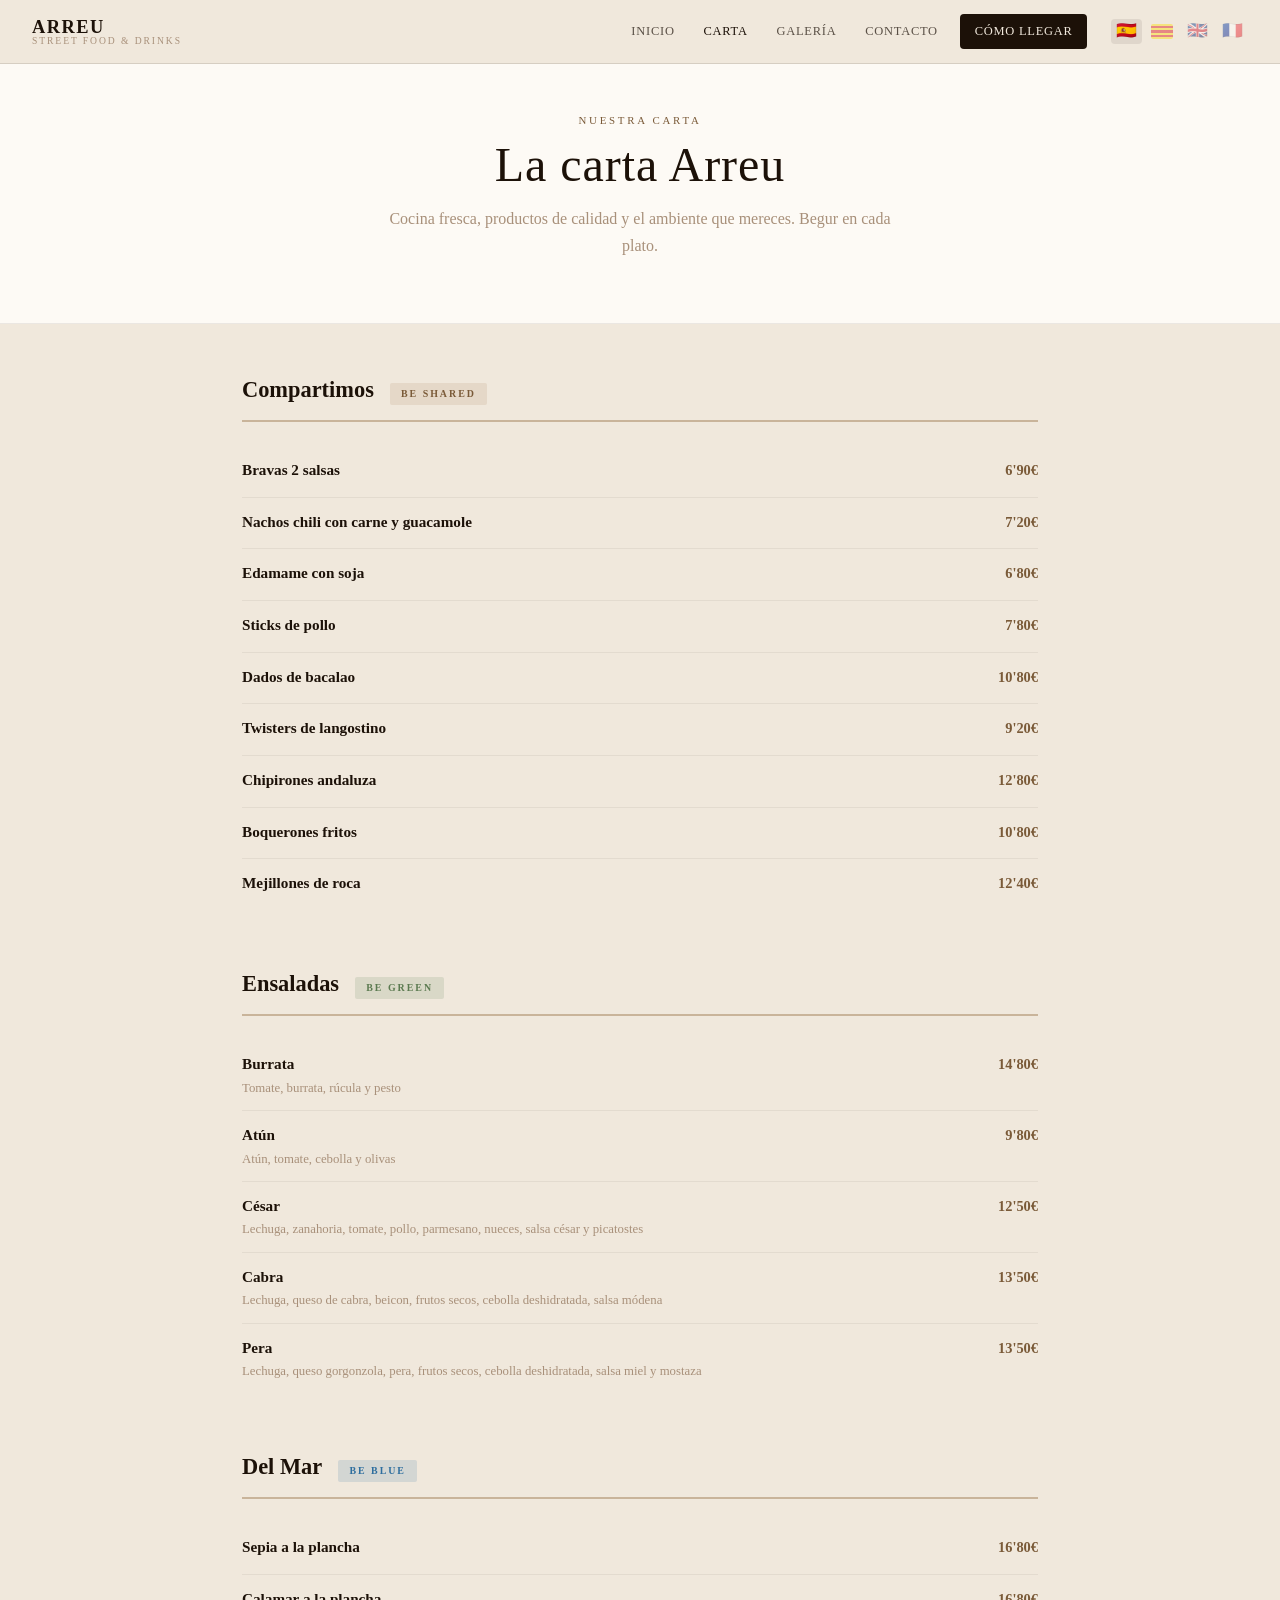
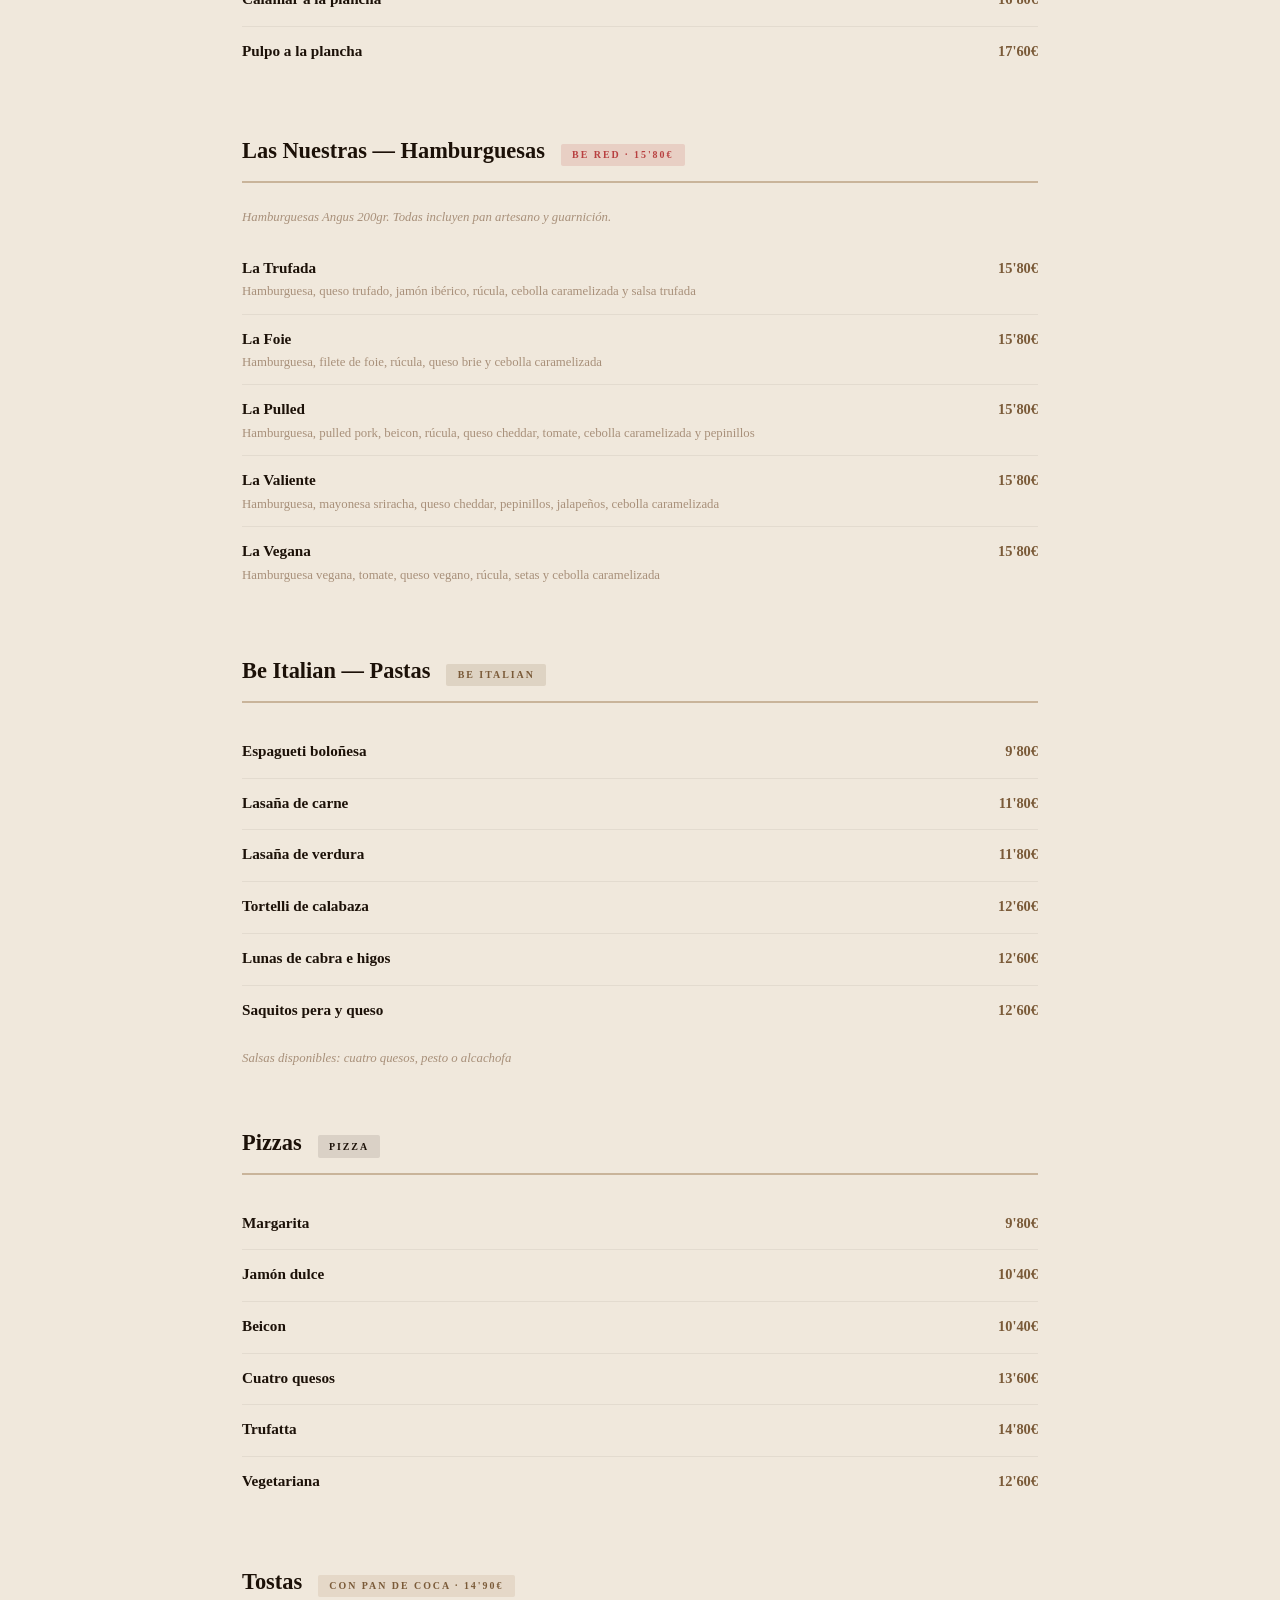
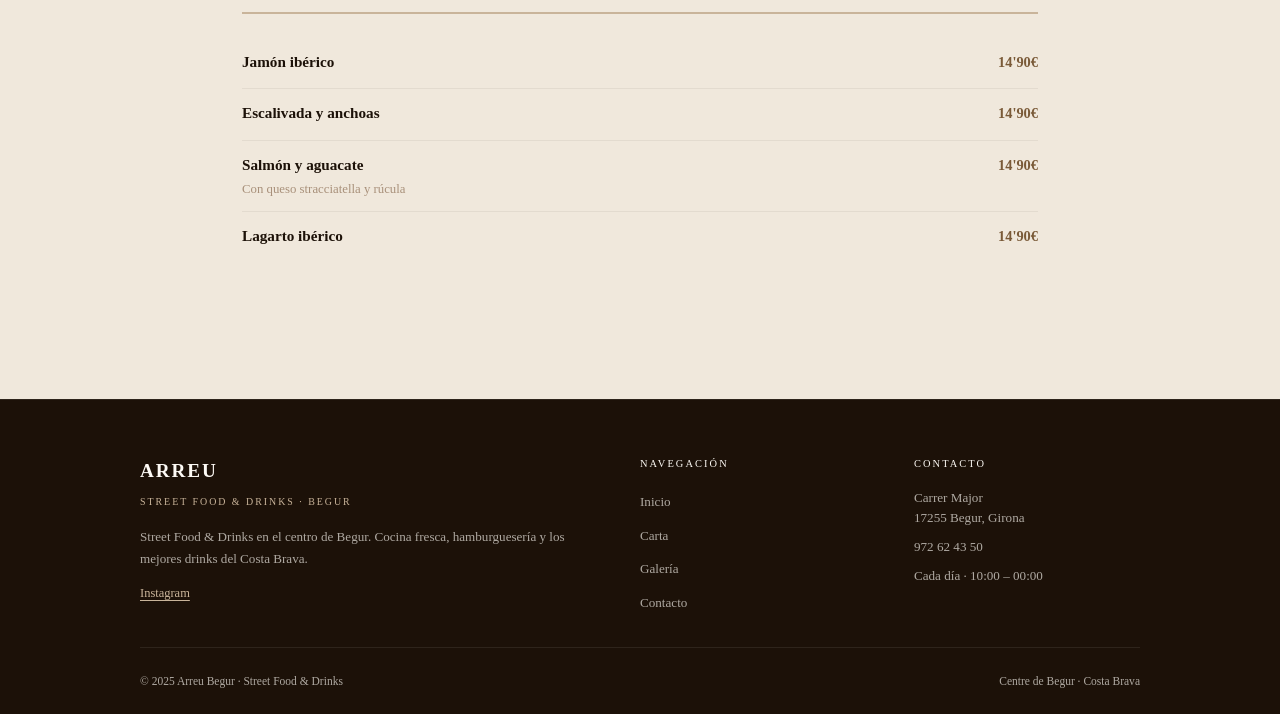
==== carta.html @ 3fbdd899 "Initial commit — Arreu Begur website" ====
<!DOCTYPE html>
<html lang="es">
<head>
  <meta charset="UTF-8">
  <meta name="viewport" content="width=device-width, initial-scale=1.0">
  <title>Carta — Arreu Begur</title>
  <meta name="description" content="Carta de Arreu Begur. Compartimos, ensaladas, del mar, hamburguesas, pastas, pizzas y tostas. Street Food & Drinks en Begur.">
  <link rel="stylesheet" href="assets/css/styles.css">
  <link rel="icon" type="image/png" href="assets/img/logo.png">
</head>
<body data-page="carta">

  <!-- NAV -->
  <nav>
    <a href="index.html" class="nav-logo">
      <img src="assets/img/logo.png" alt="Arreu Begur" class="nav-logo-img"
        onerror="this.style.display='none'">
      <div class="nav-logo-text">
        <span class="nav-logo-brand">ARREU</span>
        <span class="nav-logo-sub">Street Food & Drinks</span>
      </div>
    </a>
    <ul class="nav-links">
      <li><a href="index.html" data-i18n="nav_inicio">Inicio</a></li>
      <li><a href="carta.html" class="active" data-i18n="nav_carta">Carta</a></li>
      <li><a href="galeria.html" data-i18n="nav_galeria">Galería</a></li>
      <li><a href="contacto.html" data-i18n="nav_contacto">Contacto</a></li>
      <li><a href="contacto.html" class="nav-cta" data-i18n="nav_llegar">Cómo llegar</a></li>
    </ul>
    <div class="lang-switcher">
      <button class="lang-btn active" data-lang="es" title="Español">🇪🇸</button>
      <button class="lang-btn" data-lang="ca" title="Català"><span class="flag-ca"></span></button>
      <button class="lang-btn" data-lang="en" title="English">🇬🇧</button>
      <button class="lang-btn" data-lang="fr" title="Français">🇫🇷</button>
    </div>
  </nav>

  <!-- PAGE HEADER -->
  <div class="page-header">
    <span class="section-tag" data-i18n="carta_tag">Nuestra carta</span>
    <h1 class="section-title" data-i18n="carta_title">La carta Arreu</h1>
    <p class="section-desc" data-i18n="carta_desc">Cocina fresca, productos de calidad y el ambiente que mereces. Begur en cada plato.</p>
  </div>

  <!-- MENU CONTENT -->
  <div class="carta-layout">

    <!-- COMPARTIMOS -->
    <div class="carta-section" id="compartimos">
      <div class="carta-section-header">
        <h2 class="carta-section-title" data-i18n="carta_compartimos_title">Compartimos</h2>
        <span class="carta-section-tag tag-sand">be SHARED</span>
      </div>
      <div class="carta-items">
        <div class="carta-item">
          <div class="carta-item-left">
            <p class="carta-item-name">Bravas 2 salsas</p>
          </div>
          <span class="carta-item-price">6'90€</span>
        </div>
        <div class="carta-item">
          <div class="carta-item-left">
            <p class="carta-item-name">Nachos chili con carne y guacamole</p>
          </div>
          <span class="carta-item-price">7'20€</span>
        </div>
        <div class="carta-item">
          <div class="carta-item-left">
            <p class="carta-item-name">Edamame con soja</p>
          </div>
          <span class="carta-item-price">6'80€</span>
        </div>
        <div class="carta-item">
          <div class="carta-item-left">
            <p class="carta-item-name">Sticks de pollo</p>
          </div>
          <span class="carta-item-price">7'80€</span>
        </div>
        <div class="carta-item">
          <div class="carta-item-left">
            <p class="carta-item-name">Dados de bacalao</p>
          </div>
          <span class="carta-item-price">10'80€</span>
        </div>
        <div class="carta-item">
          <div class="carta-item-left">
            <p class="carta-item-name">Twisters de langostino</p>
          </div>
          <span class="carta-item-price">9'20€</span>
        </div>
        <div class="carta-item">
          <div class="carta-item-left">
            <p class="carta-item-name">Chipirones andaluza</p>
          </div>
          <span class="carta-item-price">12'80€</span>
        </div>
        <div class="carta-item">
          <div class="carta-item-left">
            <p class="carta-item-name">Boquerones fritos</p>
          </div>
          <span class="carta-item-price">10'80€</span>
        </div>
        <div class="carta-item">
          <div class="carta-item-left">
            <p class="carta-item-name">Mejillones de roca</p>
          </div>
          <span class="carta-item-price">12'40€</span>
        </div>
      </div>
    </div>

    <!-- ENSALADAS -->
    <div class="carta-section" id="ensaladas">
      <div class="carta-section-header">
        <h2 class="carta-section-title" data-i18n="carta_ensaladas_title">Ensaladas</h2>
        <span class="carta-section-tag tag-green">be GREEN</span>
      </div>
      <div class="carta-items">
        <div class="carta-item">
          <div class="carta-item-left">
            <p class="carta-item-name">Burrata</p>
            <p class="carta-item-desc">Tomate, burrata, rúcula y pesto</p>
          </div>
          <span class="carta-item-price">14'80€</span>
        </div>
        <div class="carta-item">
          <div class="carta-item-left">
            <p class="carta-item-name">Atún</p>
            <p class="carta-item-desc">Atún, tomate, cebolla y olivas</p>
          </div>
          <span class="carta-item-price">9'80€</span>
        </div>
        <div class="carta-item">
          <div class="carta-item-left">
            <p class="carta-item-name">César</p>
            <p class="carta-item-desc">Lechuga, zanahoria, tomate, pollo, parmesano, nueces, salsa césar y picatostes</p>
          </div>
          <span class="carta-item-price">12'50€</span>
        </div>
        <div class="carta-item">
          <div class="carta-item-left">
            <p class="carta-item-name">Cabra</p>
            <p class="carta-item-desc">Lechuga, queso de cabra, beicon, frutos secos, cebolla deshidratada, salsa módena</p>
          </div>
          <span class="carta-item-price">13'50€</span>
        </div>
        <div class="carta-item">
          <div class="carta-item-left">
            <p class="carta-item-name">Pera</p>
            <p class="carta-item-desc">Lechuga, queso gorgonzola, pera, frutos secos, cebolla deshidratada, salsa miel y mostaza</p>
          </div>
          <span class="carta-item-price">13'50€</span>
        </div>
      </div>
    </div>

    <!-- DEL MAR -->
    <div class="carta-section" id="delmar">
      <div class="carta-section-header">
        <h2 class="carta-section-title" data-i18n="carta_delmar_title">Del Mar</h2>
        <span class="carta-section-tag tag-blue">be BLUE</span>
      </div>
      <div class="carta-items">
        <div class="carta-item">
          <div class="carta-item-left">
            <p class="carta-item-name">Sepia a la plancha</p>
          </div>
          <span class="carta-item-price">16'80€</span>
        </div>
        <div class="carta-item">
          <div class="carta-item-left">
            <p class="carta-item-name">Calamar a la plancha</p>
          </div>
          <span class="carta-item-price">16'80€</span>
        </div>
        <div class="carta-item">
          <div class="carta-item-left">
            <p class="carta-item-name">Pulpo a la plancha</p>
          </div>
          <span class="carta-item-price">17'60€</span>
        </div>
      </div>
    </div>

    <!-- HAMBURGUESAS -->
    <div class="carta-section" id="hamburguesas">
      <div class="carta-section-header">
        <h2 class="carta-section-title" data-i18n="carta_hamburguesas_title">Las Nuestras — Hamburguesas</h2>
        <span class="carta-section-tag tag-red">be RED · 15'80€</span>
      </div>
      <p class="carta-note">Hamburguesas Angus 200gr. Todas incluyen pan artesano y guarnición.</p>
      <div class="carta-items" style="margin-top:1rem">
        <div class="carta-item">
          <div class="carta-item-left">
            <p class="carta-item-name">La Trufada</p>
            <p class="carta-item-desc">Hamburguesa, queso trufado, jamón ibérico, rúcula, cebolla caramelizada y salsa trufada</p>
          </div>
          <span class="carta-item-price">15'80€</span>
        </div>
        <div class="carta-item">
          <div class="carta-item-left">
            <p class="carta-item-name">La Foie</p>
            <p class="carta-item-desc">Hamburguesa, filete de foie, rúcula, queso brie y cebolla caramelizada</p>
          </div>
          <span class="carta-item-price">15'80€</span>
        </div>
        <div class="carta-item">
          <div class="carta-item-left">
            <p class="carta-item-name">La Pulled</p>
            <p class="carta-item-desc">Hamburguesa, pulled pork, beicon, rúcula, queso cheddar, tomate, cebolla caramelizada y pepinillos</p>
          </div>
          <span class="carta-item-price">15'80€</span>
        </div>
        <div class="carta-item">
          <div class="carta-item-left">
            <p class="carta-item-name">La Valiente</p>
            <p class="carta-item-desc">Hamburguesa, mayonesa sriracha, queso cheddar, pepinillos, jalapeños, cebolla caramelizada</p>
          </div>
          <span class="carta-item-price">15'80€</span>
        </div>
        <div class="carta-item">
          <div class="carta-item-left">
            <p class="carta-item-name">La Vegana</p>
            <p class="carta-item-desc">Hamburguesa vegana, tomate, queso vegano, rúcula, setas y cebolla caramelizada</p>
          </div>
          <span class="carta-item-price">15'80€</span>
        </div>
      </div>
    </div>

    <!-- PASTAS -->
    <div class="carta-section" id="pastas">
      <div class="carta-section-header">
        <h2 class="carta-section-title" data-i18n="carta_pastas_title">Be Italian — Pastas</h2>
        <span class="carta-section-tag tag-earth">be ITALIAN</span>
      </div>
      <div class="carta-items">
        <div class="carta-item">
          <div class="carta-item-left">
            <p class="carta-item-name">Espagueti boloñesa</p>
          </div>
          <span class="carta-item-price">9'80€</span>
        </div>
        <div class="carta-item">
          <div class="carta-item-left">
            <p class="carta-item-name">Lasaña de carne</p>
          </div>
          <span class="carta-item-price">11'80€</span>
        </div>
        <div class="carta-item">
          <div class="carta-item-left">
            <p class="carta-item-name">Lasaña de verdura</p>
          </div>
          <span class="carta-item-price">11'80€</span>
        </div>
        <div class="carta-item">
          <div class="carta-item-left">
            <p class="carta-item-name">Tortelli de calabaza</p>
          </div>
          <span class="carta-item-price">12'60€</span>
        </div>
        <div class="carta-item">
          <div class="carta-item-left">
            <p class="carta-item-name">Lunas de cabra e higos</p>
          </div>
          <span class="carta-item-price">12'60€</span>
        </div>
        <div class="carta-item">
          <div class="carta-item-left">
            <p class="carta-item-name">Saquitos pera y queso</p>
          </div>
          <span class="carta-item-price">12'60€</span>
        </div>
      </div>
      <p class="carta-note">Salsas disponibles: cuatro quesos, pesto o alcachofa</p>
    </div>

    <!-- PIZZAS -->
    <div class="carta-section" id="pizzas">
      <div class="carta-section-header">
        <h2 class="carta-section-title" data-i18n="carta_pizzas_title">Pizzas</h2>
        <span class="carta-section-tag tag-dark">PIZZA</span>
      </div>
      <div class="carta-items">
        <div class="carta-item">
          <div class="carta-item-left">
            <p class="carta-item-name">Margarita</p>
          </div>
          <span class="carta-item-price">9'80€</span>
        </div>
        <div class="carta-item">
          <div class="carta-item-left">
            <p class="carta-item-name">Jamón dulce</p>
          </div>
          <span class="carta-item-price">10'40€</span>
        </div>
        <div class="carta-item">
          <div class="carta-item-left">
            <p class="carta-item-name">Beicon</p>
          </div>
          <span class="carta-item-price">10'40€</span>
        </div>
        <div class="carta-item">
          <div class="carta-item-left">
            <p class="carta-item-name">Cuatro quesos</p>
          </div>
          <span class="carta-item-price">13'60€</span>
        </div>
        <div class="carta-item">
          <div class="carta-item-left">
            <p class="carta-item-name">Trufatta</p>
          </div>
          <span class="carta-item-price">14'80€</span>
        </div>
        <div class="carta-item">
          <div class="carta-item-left">
            <p class="carta-item-name">Vegetariana</p>
          </div>
          <span class="carta-item-price">12'60€</span>
        </div>
      </div>
    </div>

    <!-- TOSTAS -->
    <div class="carta-section" id="tostas">
      <div class="carta-section-header">
        <h2 class="carta-section-title" data-i18n="carta_tostas_title">Tostas</h2>
        <span class="carta-section-tag tag-sand">con pan de coca · 14'90€</span>
      </div>
      <div class="carta-items">
        <div class="carta-item">
          <div class="carta-item-left">
            <p class="carta-item-name">Jamón ibérico</p>
          </div>
          <span class="carta-item-price">14'90€</span>
        </div>
        <div class="carta-item">
          <div class="carta-item-left">
            <p class="carta-item-name">Escalivada y anchoas</p>
          </div>
          <span class="carta-item-price">14'90€</span>
        </div>
        <div class="carta-item">
          <div class="carta-item-left">
            <p class="carta-item-name">Salmón y aguacate</p>
            <p class="carta-item-desc">Con queso stracciatella y rúcula</p>
          </div>
          <span class="carta-item-price">14'90€</span>
        </div>
        <div class="carta-item">
          <div class="carta-item-left">
            <p class="carta-item-name">Lagarto ibérico</p>
          </div>
          <span class="carta-item-price">14'90€</span>
        </div>
      </div>
    </div>

  </div>

  <!-- FOOTER -->
  <footer>
    <div class="footer-grid">
      <div class="footer-brand">
        <span class="footer-logo-text">ARREU</span>
        <span class="footer-logo-sub">Street Food & Drinks · Begur</span>
        <p class="footer-desc" data-i18n="footer_desc">Street Food & Drinks en el centro de Begur. Cocina fresca, hamburguesería y los mejores drinks del Costa Brava.</p>
        <div class="footer-social">
          <a href="https://www.instagram.com/arreubegur/" target="_blank" rel="noopener">Instagram</a>
        </div>
      </div>
      <div>
        <p class="footer-heading" data-i18n="footer_nav_heading">Navegación</p>
        <ul class="footer-links">
          <li><a href="index.html" data-i18n="nav_inicio">Inicio</a></li>
          <li><a href="carta.html" data-i18n="nav_carta">Carta</a></li>
          <li><a href="galeria.html" data-i18n="nav_galeria">Galería</a></li>
          <li><a href="contacto.html" data-i18n="nav_contacto">Contacto</a></li>
        </ul>
      </div>
      <div>
        <p class="footer-heading" data-i18n="footer_contact_heading">Contacto</p>
        <div class="footer-info">
          <div class="footer-info-item">
            <span>Carrer Major<br>17255 Begur, Girona</span>
          </div>
          <div class="footer-info-item">
            <a href="tel:+34972624350">972 62 43 50</a>
          </div>
          <div class="footer-info-item">
            <span data-i18n="footer_hours">Cada día · 10:00 – 00:00</span>
          </div>
        </div>
      </div>
    </div>
    <div class="footer-bottom">
      <span>© 2025 Arreu Begur · Street Food & Drinks</span>
      <span>Centre de Begur · Costa Brava</span>
    </div>
  </footer>

  <script src="assets/js/translations.js"></script>
  <script src="assets/js/main.js"></script>
</body>
</html>
---- assets/css/styles.css ----
/* ============================================
   ARREU BEGUR — styles.css
   Palette derived from logo (#C9B49A sand)
   ============================================ */

:root {
  --cream:   #F0E8DC;
  --sand:    #C9B49A;
  --stone:   #A8907A;
  --earth:   #7A5A38;
  --dark:    #1C1108;
  --green:   #5B7A50;
  --white:   #FDFAF5;
  --red:     #B84040;
  --blue:    #2E6E9E;
  --radius:  4px;
  --nav-h:   64px;
}

*, *::before, *::after { box-sizing: border-box; margin: 0; padding: 0; }

html { scroll-behavior: smooth; }

body {
  font-family: 'Georgia', serif;
  background: var(--cream);
  color: var(--dark);
  line-height: 1.6;
}

a { color: inherit; text-decoration: none; }
img { display: block; width: 100%; height: 100%; object-fit: cover; }

/* ── NAV ─────────────────────────────────── */
nav {
  position: fixed; top: 0; left: 0; right: 0; z-index: 100;
  background: var(--cream);
  border-bottom: 1px solid rgba(28,17,8,0.12);
  display: flex; align-items: center;
  padding: 0 2rem;
  height: var(--nav-h);
  gap: 1.5rem;
}

.nav-logo {
  display: flex; align-items: center; gap: 0.6rem;
  flex-shrink: 0;
}

.nav-logo-img {
  height: 40px; width: 40px;
  border-radius: 50%;
  object-fit: contain;
  flex-shrink: 0;
}

.nav-logo-text {
  display: flex; flex-direction: column; line-height: 1;
}
.nav-logo-brand {
  font-family: 'Georgia', serif;
  font-size: 1.15rem;
  font-weight: 700;
  letter-spacing: 0.08em;
  color: var(--dark);
}
.nav-logo-sub {
  font-size: 0.6rem;
  letter-spacing: 0.2em;
  text-transform: uppercase;
  color: var(--stone);
}

.nav-links {
  display: flex; list-style: none; gap: 0;
  margin-left: auto;
}
.nav-links a {
  display: block;
  padding: 0.45rem 0.9rem;
  font-size: 0.78rem;
  letter-spacing: 0.06em;
  text-transform: uppercase;
  color: var(--dark);
  opacity: 0.7;
  transition: opacity 0.2s;
}
.nav-links a:hover, .nav-links a.active { opacity: 1; }
.nav-links a.nav-cta {
  background: var(--dark);
  color: var(--cream);
  border-radius: var(--radius);
  opacity: 1;
  margin-left: 0.5rem;
}
.nav-links a.nav-cta:hover { background: var(--earth); }

/* lang switcher */
.lang-switcher {
  display: flex; gap: 4px; flex-shrink: 0;
}
.lang-btn {
  background: none; border: none; cursor: pointer;
  font-size: 1.05rem; padding: 4px 5px; border-radius: 4px;
  opacity: 0.45; transition: opacity 0.2s, background 0.2s;
  line-height: 1;
}
.lang-btn.active { opacity: 1; background: rgba(28,17,8,0.08); }
.lang-btn:hover { opacity: 0.8; }

/* Senyera flag */
.flag-ca {
  display: inline-block;
  width: 22px; height: 15px;
  background: repeating-linear-gradient(
    180deg,
    #FCDD09 0px, #FCDD09 2.14px,
    #DA121A 2.14px, #DA121A 4.28px
  );
  border-radius: 2px;
  vertical-align: middle;
}

/* hamburger — hidden on desktop */
.hamburger { display: none; }

/* ── HERO ────────────────────────────────── */
.hero {
  position: relative;
  height: 100svh; min-height: 560px;
  display: flex; flex-direction: column;
  align-items: center; justify-content: center;
  overflow: hidden;
  margin-top: 0;
}
.hero-bg {
  position: absolute; inset: 0;
}
.hero-bg img {
  width: 100%; height: 100%;
  object-fit: cover;
  object-position: center top;
}
.hero-overlay {
  position: absolute; inset: 0;
  background: linear-gradient(to bottom, rgba(28,17,8,0.45) 0%, rgba(28,17,8,0.6) 100%);
}
.hero-content {
  position: relative; z-index: 2;
  text-align: center; color: var(--white);
  padding: 0 1.5rem;
}
.hero-logo-img {
  width: 140px; height: 140px;
  object-fit: contain;
  border-radius: 50%;
  margin: 0 auto 1.5rem;
  filter: drop-shadow(0 4px 20px rgba(0,0,0,0.4));
}
.hero-tag {
  display: block;
  font-size: 0.72rem;
  letter-spacing: 0.22em;
  text-transform: uppercase;
  color: var(--sand);
  margin-bottom: 0.75rem;
}
.hero-title {
  font-size: clamp(2.4rem, 6vw, 4.5rem);
  font-weight: 400;
  letter-spacing: 0.04em;
  line-height: 1.05;
  margin-bottom: 1.5rem;
}
.hero-btns {
  display: flex; gap: 1rem; justify-content: center; flex-wrap: wrap;
}
.hero-scroll {
  position: absolute; bottom: 2rem; left: 50%; transform: translateX(-50%);
  font-size: 0.62rem; letter-spacing: 0.25em; text-transform: uppercase;
  color: rgba(253,250,245,0.6);
  z-index: 2;
}

/* ── BUTTONS ─────────────────────────────── */
.btn {
  display: inline-block;
  padding: 0.8rem 2rem;
  font-size: 0.75rem;
  letter-spacing: 0.12em;
  text-transform: uppercase;
  border-radius: var(--radius);
  transition: all 0.2s;
  cursor: pointer;
  border: none;
}
.btn-primary { background: var(--sand); color: var(--dark); }
.btn-primary:hover { background: var(--stone); }
.btn-outline { background: transparent; border: 1.5px solid currentColor; color: var(--dark); }
.btn-outline:hover { background: var(--dark); color: var(--cream); }
.btn-white { background: var(--white); color: var(--dark); }
.btn-white:hover { background: var(--sand); }
.btn-dark { background: var(--dark); color: var(--white); }
.btn-dark:hover { background: var(--earth); }
.btn-outline-white { border: 1.5px solid rgba(253,250,245,0.7); color: var(--white); }
.btn-outline-white:hover { background: rgba(253,250,245,0.15); }

/* ── SECTION COMMON ──────────────────────── */
.section-tag {
  display: block;
  font-size: 0.68rem;
  letter-spacing: 0.25em;
  text-transform: uppercase;
  color: var(--earth);
  margin-bottom: 0.6rem;
}
.section-title {
  font-size: clamp(1.8rem, 4vw, 3rem);
  font-weight: 400;
  letter-spacing: 0.02em;
  line-height: 1.1;
  color: var(--dark);
}
.section-desc {
  font-size: 1rem;
  color: var(--stone);
  max-width: 540px;
  line-height: 1.7;
}

/* ── ABOUT / HIGHLIGHT ───────────────────── */
.about {
  display: grid;
  grid-template-columns: 1fr 1fr;
  gap: 0;
  min-height: 520px;
  margin-top: 0;
}
.about-image {
  position: relative; overflow: hidden;
}
.about-image img {
  width: 100%; height: 100%;
  object-fit: cover;
  transition: transform 0.6s ease;
}
.about-image:hover img { transform: scale(1.03); }

.about-text {
  background: var(--dark);
  color: var(--white);
  display: flex; flex-direction: column;
  justify-content: center;
  padding: 4rem 3.5rem;
  gap: 2rem;
}
.about-tag {
  font-size: 0.65rem; letter-spacing: 0.25em;
  text-transform: uppercase; color: var(--sand);
}
.about-title {
  font-size: clamp(1.6rem, 3vw, 2.4rem);
  font-weight: 400; line-height: 1.15;
  color: var(--white);
}
.about-desc {
  font-size: 0.95rem; color: rgba(253,250,245,0.75);
  line-height: 1.8; max-width: 400px;
}
.about-stats {
  display: flex; gap: 2.5rem;
  padding-top: 1rem;
  border-top: 1px solid rgba(253,250,245,0.12);
}
.stat { display: flex; flex-direction: column; gap: 0.2rem; }
.stat-num {
  font-size: 1.6rem; font-weight: 700;
  color: var(--sand); line-height: 1;
}
.stat-label {
  font-size: 0.68rem; letter-spacing: 0.1em;
  text-transform: uppercase;
  color: rgba(253,250,245,0.55);
}

/* ── MENU PREVIEW ────────────────────────── */
.menu-preview {
  padding: 5rem 2rem;
  max-width: 1100px;
  margin: 0 auto;
  text-align: center;
}
.menu-preview .section-tag,
.menu-preview .section-title { margin-bottom: 0.5rem; }
.menu-preview .section-title { margin-bottom: 2.5rem; }

.menu-grid {
  display: grid;
  grid-template-columns: repeat(3, 1fr);
  gap: 1px;
  background: rgba(28,17,8,0.1);
  border: 1px solid rgba(28,17,8,0.1);
  margin-bottom: 2.5rem;
}
.menu-card {
  background: var(--white);
  padding: 2rem 1.5rem;
  text-align: left;
  transition: background 0.2s;
}
.menu-card:hover { background: var(--cream); }
.menu-card-badge {
  display: inline-block;
  font-size: 0.6rem; letter-spacing: 0.18em;
  text-transform: uppercase; padding: 0.2rem 0.6rem;
  border-radius: 2px; margin-bottom: 0.8rem;
  font-weight: 700;
}
.badge-green { background: rgba(91,122,80,0.12); color: var(--green); }
.badge-blue  { background: rgba(46,110,158,0.12); color: var(--blue); }
.badge-red   { background: rgba(184,64,64,0.12);  color: var(--red); }
.badge-earth { background: rgba(122,90,56,0.12);  color: var(--earth); }
.badge-sand  { background: rgba(201,180,154,0.25); color: var(--earth); }
.badge-dark  { background: rgba(28,17,8,0.08);    color: var(--dark); }

.menu-card-title {
  font-size: 1.05rem; font-weight: 700;
  margin-bottom: 0.4rem; color: var(--dark);
}
.menu-card-desc {
  font-size: 0.82rem; color: var(--stone);
  line-height: 1.6;
}
.menu-card-link {
  display: inline-block; margin-top: 0.8rem;
  font-size: 0.72rem; letter-spacing: 0.08em;
  color: var(--earth); text-decoration: underline;
  text-underline-offset: 3px;
}

/* ── GALLERY STRIP ───────────────────────── */
.gallery-strip {
  padding: 4rem 2rem;
  background: var(--dark);
}
.gallery-strip-header {
  text-align: center; margin-bottom: 2rem;
}
.gallery-strip-header .section-tag { color: var(--sand); }
.gallery-strip-header .section-title { color: var(--white); }

.gallery-scroll {
  display: flex; gap: 8px;
  overflow-x: auto; padding-bottom: 0.5rem;
  scroll-snap-type: x mandatory;
  -webkit-overflow-scrolling: touch;
}
.gallery-scroll::-webkit-scrollbar { height: 4px; }
.gallery-scroll::-webkit-scrollbar-track { background: rgba(253,250,245,0.1); }
.gallery-scroll::-webkit-scrollbar-thumb { background: var(--stone); border-radius: 2px; }

.gallery-thumb {
  flex: 0 0 280px; height: 200px;
  border-radius: var(--radius);
  overflow: hidden;
  scroll-snap-align: start;
}
.gallery-thumb img { transition: transform 0.4s ease; }
.gallery-thumb:hover img { transform: scale(1.05); }

.gallery-strip-cta {
  text-align: center; margin-top: 2rem;
}

/* ── CTA BANNER ──────────────────────────── */
.cta-banner {
  background: var(--sand);
  padding: 5rem 2rem;
  text-align: center;
  display: flex; flex-direction: column; align-items: center; gap: 1.2rem;
}
.cta-banner .section-title { color: var(--dark); }
.cta-banner p { color: var(--earth); max-width: 480px; line-height: 1.7; }

/* ── PAGE HEADER ─────────────────────────── */
.page-header {
  padding: 7rem 2rem 4rem;
  text-align: center;
  background: var(--white);
  border-bottom: 1px solid rgba(28,17,8,0.08);
}
.page-header .section-desc {
  margin: 0.8rem auto 0;
}

/* ── CARTA (menu page) ───────────────────── */
.carta-layout {
  max-width: 860px;
  margin: 0 auto;
  padding: 3rem 2rem 5rem;
}
.carta-section {
  margin-bottom: 3.5rem;
}
.carta-section-header {
  display: flex; align-items: baseline; gap: 1rem;
  margin-bottom: 1.5rem;
  padding-bottom: 0.75rem;
  border-bottom: 2px solid var(--sand);
}
.carta-section-title {
  font-size: 1.4rem; font-weight: 700;
  color: var(--dark);
}
.carta-section-tag {
  font-size: 0.62rem; letter-spacing: 0.2em;
  text-transform: uppercase; font-weight: 700;
  padding: 0.2rem 0.7rem; border-radius: 2px;
}
.tag-green { background: rgba(91,122,80,0.15); color: var(--green); }
.tag-blue  { background: rgba(46,110,158,0.15); color: var(--blue); }
.tag-red   { background: rgba(184,64,64,0.15);  color: var(--red); }
.tag-earth { background: rgba(122,90,56,0.15);  color: var(--earth); }
.tag-dark  { background: rgba(28,17,8,0.1);     color: var(--dark); }
.tag-sand  { background: rgba(201,180,154,0.3);  color: var(--earth); }

.carta-items { display: flex; flex-direction: column; gap: 0; }
.carta-item {
  display: flex; justify-content: space-between; align-items: baseline;
  padding: 0.75rem 0;
  border-bottom: 1px solid rgba(28,17,8,0.06);
  gap: 1rem;
}
.carta-item:last-child { border-bottom: none; }
.carta-item-left { flex: 1; }
.carta-item-name {
  font-size: 0.95rem; font-weight: 600;
  color: var(--dark); margin-bottom: 0.15rem;
}
.carta-item-desc {
  font-size: 0.8rem; color: var(--stone);
  line-height: 1.5;
}
.carta-item-price {
  font-size: 0.9rem; font-weight: 700;
  color: var(--earth); flex-shrink: 0;
  white-space: nowrap;
}
.carta-note {
  font-size: 0.8rem; color: var(--stone);
  font-style: italic; margin-top: 0.75rem;
}

/* ── GALLERY PAGE ────────────────────────── */
.gallery-masonry {
  columns: 3 280px;
  gap: 6px;
  padding: 2rem;
  max-width: 1200px;
  margin: 0 auto;
}
.gallery-masonry-item {
  break-inside: avoid;
  margin-bottom: 6px;
  border-radius: var(--radius);
  overflow: hidden;
  cursor: pointer;
  position: relative;
}
.gallery-masonry-item img {
  width: 100%; display: block;
  transition: transform 0.4s ease;
}
.gallery-masonry-item:hover img { transform: scale(1.03); }

/* lightbox */
.lightbox {
  position: fixed; inset: 0; z-index: 999;
  background: rgba(28,17,8,0.95);
  display: none; align-items: center; justify-content: center;
}
.lightbox.open { display: flex; }
.lightbox img {
  max-width: 92vw; max-height: 88vh;
  object-fit: contain;
  border-radius: var(--radius);
}
.lightbox-close {
  position: absolute; top: 1.5rem; right: 2rem;
  font-size: 2rem; color: var(--white); background: none; border: none;
  cursor: pointer; line-height: 1; opacity: 0.7;
}
.lightbox-close:hover { opacity: 1; }

/* ── CONTACTO PAGE ───────────────────────── */
.contacto-layout {
  display: grid;
  grid-template-columns: 1fr 1fr;
  min-height: 500px;
}
.contacto-info-panel {
  padding: 4rem 3rem;
  background: var(--white);
  display: flex; flex-direction: column; gap: 2rem;
}
.contacto-item { display: flex; flex-direction: column; gap: 0.3rem; }
.contacto-label {
  font-size: 0.62rem; letter-spacing: 0.2em;
  text-transform: uppercase; color: var(--stone);
}
.contacto-value { font-size: 1rem; color: var(--dark); line-height: 1.6; }
.contacto-value a { color: var(--earth); }
.contacto-value a:hover { text-decoration: underline; }

.contacto-social-links {
  display: flex; gap: 1rem; flex-wrap: wrap;
  padding-top: 1rem;
  border-top: 1px solid rgba(28,17,8,0.08);
}
.contacto-social-link {
  display: inline-flex; align-items: center;
  padding: 0.5rem 1rem;
  border: 1.5px solid var(--sand);
  border-radius: var(--radius);
  font-size: 0.82rem;
  color: var(--dark);
  transition: all 0.2s;
}
.contacto-social-link:hover { background: var(--dark); color: var(--cream); border-color: var(--dark); }

.contacto-map-panel { position: relative; }
.contacto-map-panel iframe {
  width: 100%; height: 100%; min-height: 420px;
  border: none; display: block;
}

/* info strip */
.info-strip {
  background: var(--dark);
  padding: 4rem 2rem;
}
.info-strip-grid {
  max-width: 900px; margin: 0 auto;
  display: grid; grid-template-columns: repeat(3, 1fr);
  gap: 2rem;
}
.info-strip-title {
  font-size: 1.05rem; font-weight: 700;
  color: var(--sand); margin-bottom: 0.5rem;
}
.info-strip-desc {
  font-size: 0.85rem; color: rgba(253,250,245,0.65);
  line-height: 1.7;
}

/* ── FOOTER ──────────────────────────────── */
footer {
  background: var(--dark);
  color: rgba(253,250,245,0.65);
  padding: 3.5rem 2rem 1.5rem;
  border-top: 1px solid rgba(253,250,245,0.08);
}
.footer-grid {
  max-width: 1000px; margin: 0 auto 2rem;
  display: grid; grid-template-columns: 2fr 1fr 1fr;
  gap: 3rem;
}
.footer-brand { display: flex; flex-direction: column; gap: 0.5rem; }
.footer-logo-text {
  font-size: 1.2rem; font-weight: 700;
  letter-spacing: 0.1em; color: var(--white);
}
.footer-logo-sub {
  font-size: 0.62rem; letter-spacing: 0.2em;
  text-transform: uppercase; color: var(--sand);
}
.footer-desc { font-size: 0.82rem; line-height: 1.7; margin-top: 0.5rem; }
.footer-social a {
  font-size: 0.78rem; color: var(--sand);
  text-decoration: underline; text-underline-offset: 3px;
}
.footer-heading {
  font-size: 0.65rem; letter-spacing: 0.2em;
  text-transform: uppercase; color: var(--white);
  margin-bottom: 1rem;
}
.footer-links { list-style: none; display: flex; flex-direction: column; gap: 0.5rem; }
.footer-links a {
  font-size: 0.82rem;
  transition: color 0.2s;
}
.footer-links a:hover { color: var(--white); }
.footer-info { display: flex; flex-direction: column; gap: 0.6rem; }
.footer-info-item { font-size: 0.82rem; line-height: 1.5; }
.footer-info-item a { color: inherit; }
.footer-info-item a:hover { color: var(--white); }
.footer-bottom {
  max-width: 1000px; margin: 0 auto;
  padding-top: 1.5rem;
  border-top: 1px solid rgba(253,250,245,0.08);
  display: flex; justify-content: space-between; flex-wrap: wrap; gap: 0.5rem;
  font-size: 0.72rem;
}

/* ── FADE IN ─────────────────────────────── */
.fade-in {
  opacity: 0; transform: translateY(18px);
  transition: opacity 0.6s ease, transform 0.6s ease;
}
.fade-in.visible { opacity: 1; transform: none; }
.delay-1 { transition-delay: 0.15s; }
.delay-2 { transition-delay: 0.3s; }
.delay-3 { transition-delay: 0.45s; }

/* ── MOBILE ──────────────────────────────── */
@media (max-width: 768px) {

  nav {
    padding: 0;
    flex-wrap: wrap;
    height: auto;
  }
  .nav-logo {
    order: 1;
    padding: 0.65rem 1.1rem;
    gap: 0.5rem;
  }
  .nav-logo-img { height: 32px; width: 32px; }
  .nav-logo-brand { font-size: 1rem; }
  .lang-switcher {
    order: 2;
    margin-left: auto;
    padding: 0.65rem 0.9rem;
  }
  .hamburger { display: none !important; }
  .nav-links {
    order: 3;
    position: static !important;
    width: 100% !important;
    transform: none !important;
    flex-direction: row !important;
    background: var(--white) !important;
    border-top: 1px solid rgba(28,17,8,0.08);
    overflow-x: auto;
    -webkit-overflow-scrolling: touch;
    scrollbar-width: none;
    padding: 0 !important;
  }
  .nav-links::-webkit-scrollbar { display: none; }
  .nav-links li { flex: 1 1 0; min-width: 60px; }
  .nav-links a {
    font-size: 0.52rem !important;
    padding: 0.6rem 0.3rem !important;
    text-align: center;
    white-space: nowrap;
    opacity: 0.65;
  }
  .nav-links a.active { opacity: 1; }
  .nav-links a.nav-cta {
    margin-left: 0;
    border-radius: 0;
    font-size: 0.52rem !important;
  }

  .hero { padding-top: 110px; height: 90svh; }
  .hero-logo-img { width: 110px; height: 110px; }
  .hero-btns { gap: 0.7rem; }
  .btn { padding: 0.7rem 1.4rem; font-size: 0.7rem; }

  .about { grid-template-columns: 1fr; }
  .about-image { height: 260px; }
  .about-image img { transform: none !important; }
  .about-text { padding: 2.5rem 1.5rem; }
  .about-stats { flex-wrap: wrap; gap: 1.5rem; }

  .menu-grid { grid-template-columns: 1fr; }

  .gallery-thumb { flex: 0 0 220px; height: 160px; }

  .page-header { padding: 6rem 1.5rem 2.5rem; }

  .carta-layout { padding: 2rem 1.25rem 4rem; }
  .carta-section-header { flex-direction: column; gap: 0.4rem; align-items: flex-start; }

  .contacto-layout { grid-template-columns: 1fr; }
  .contacto-map-panel iframe { min-height: 300px; }
  .contacto-info-panel { padding: 2.5rem 1.5rem; }

  .info-strip-grid { grid-template-columns: 1fr; gap: 1.5rem; }

  .gallery-masonry { columns: 2 160px; padding: 1rem; }
  .gallery-masonry-item img { transform: none !important; }

  .footer-grid { grid-template-columns: 1fr; gap: 2rem; }
  .footer-bottom { flex-direction: column; gap: 0.3rem; }

  .cta-banner { padding: 3.5rem 1.5rem; }
}
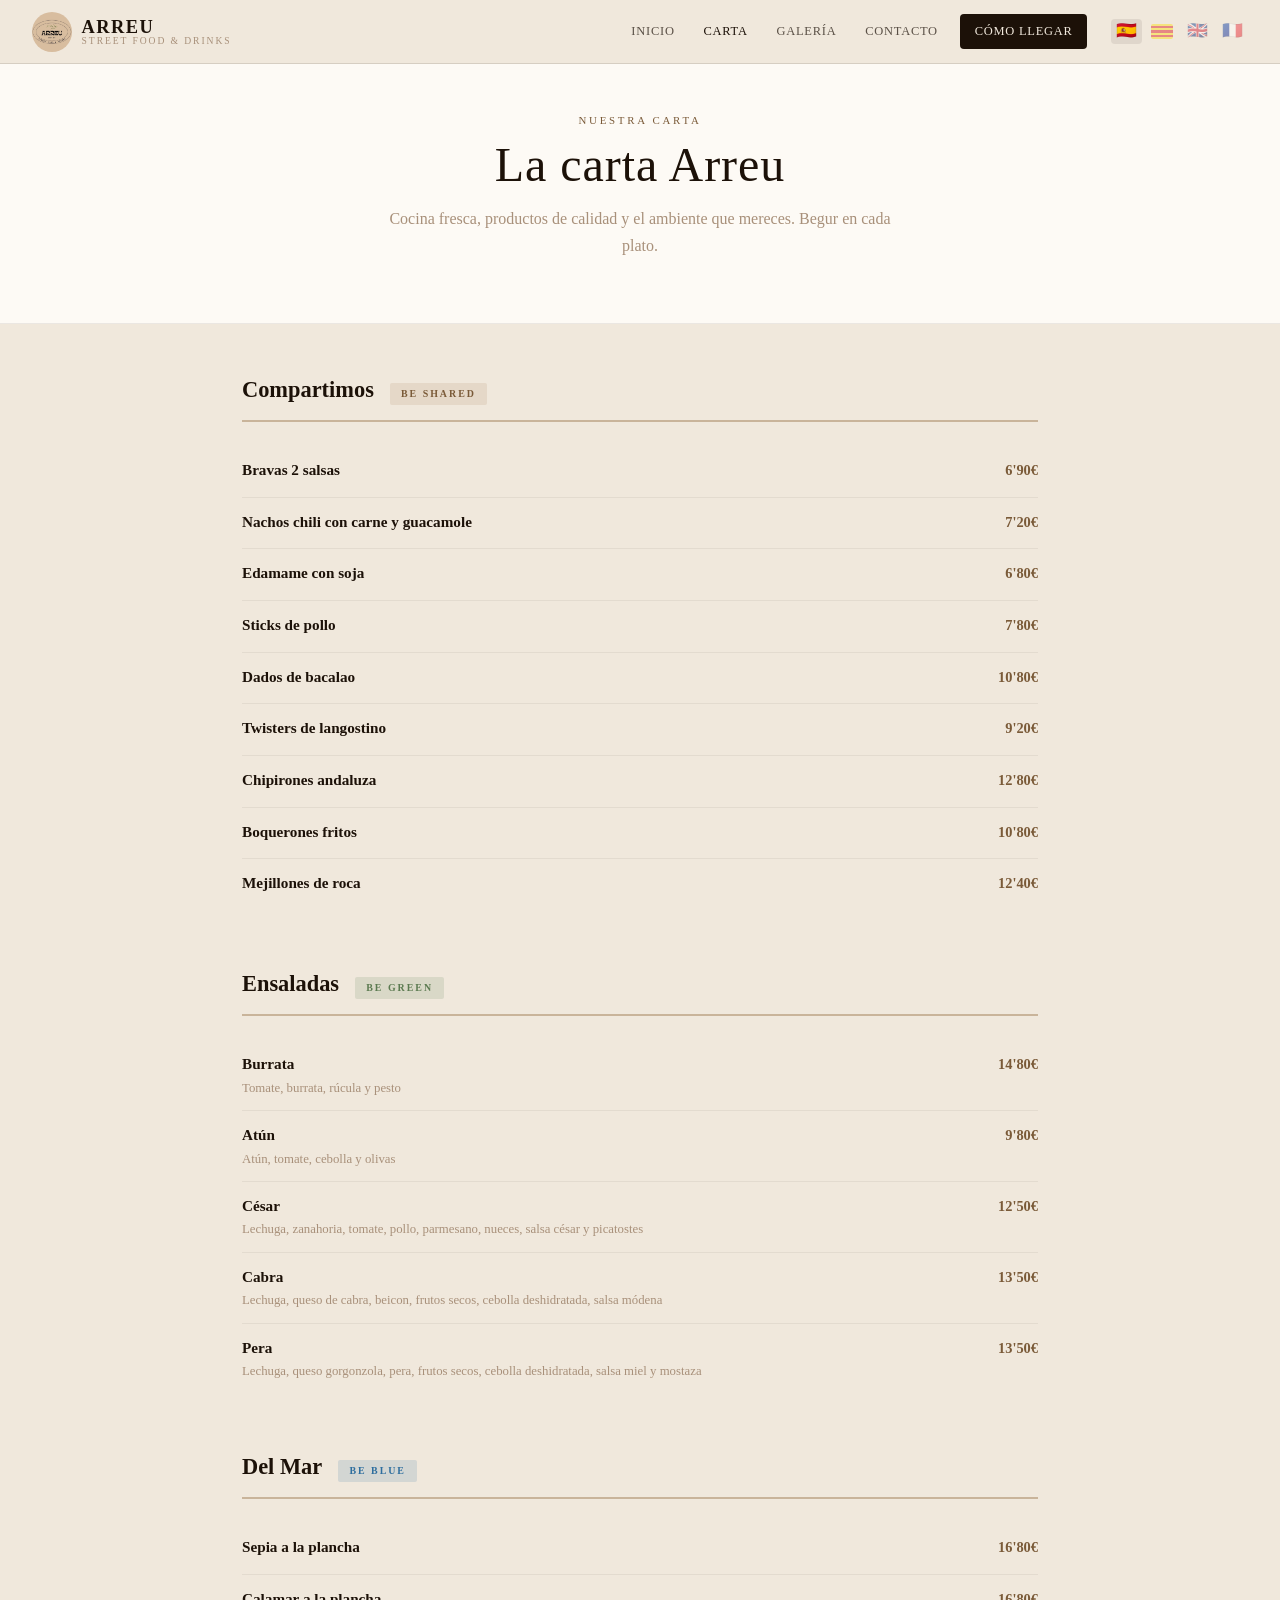
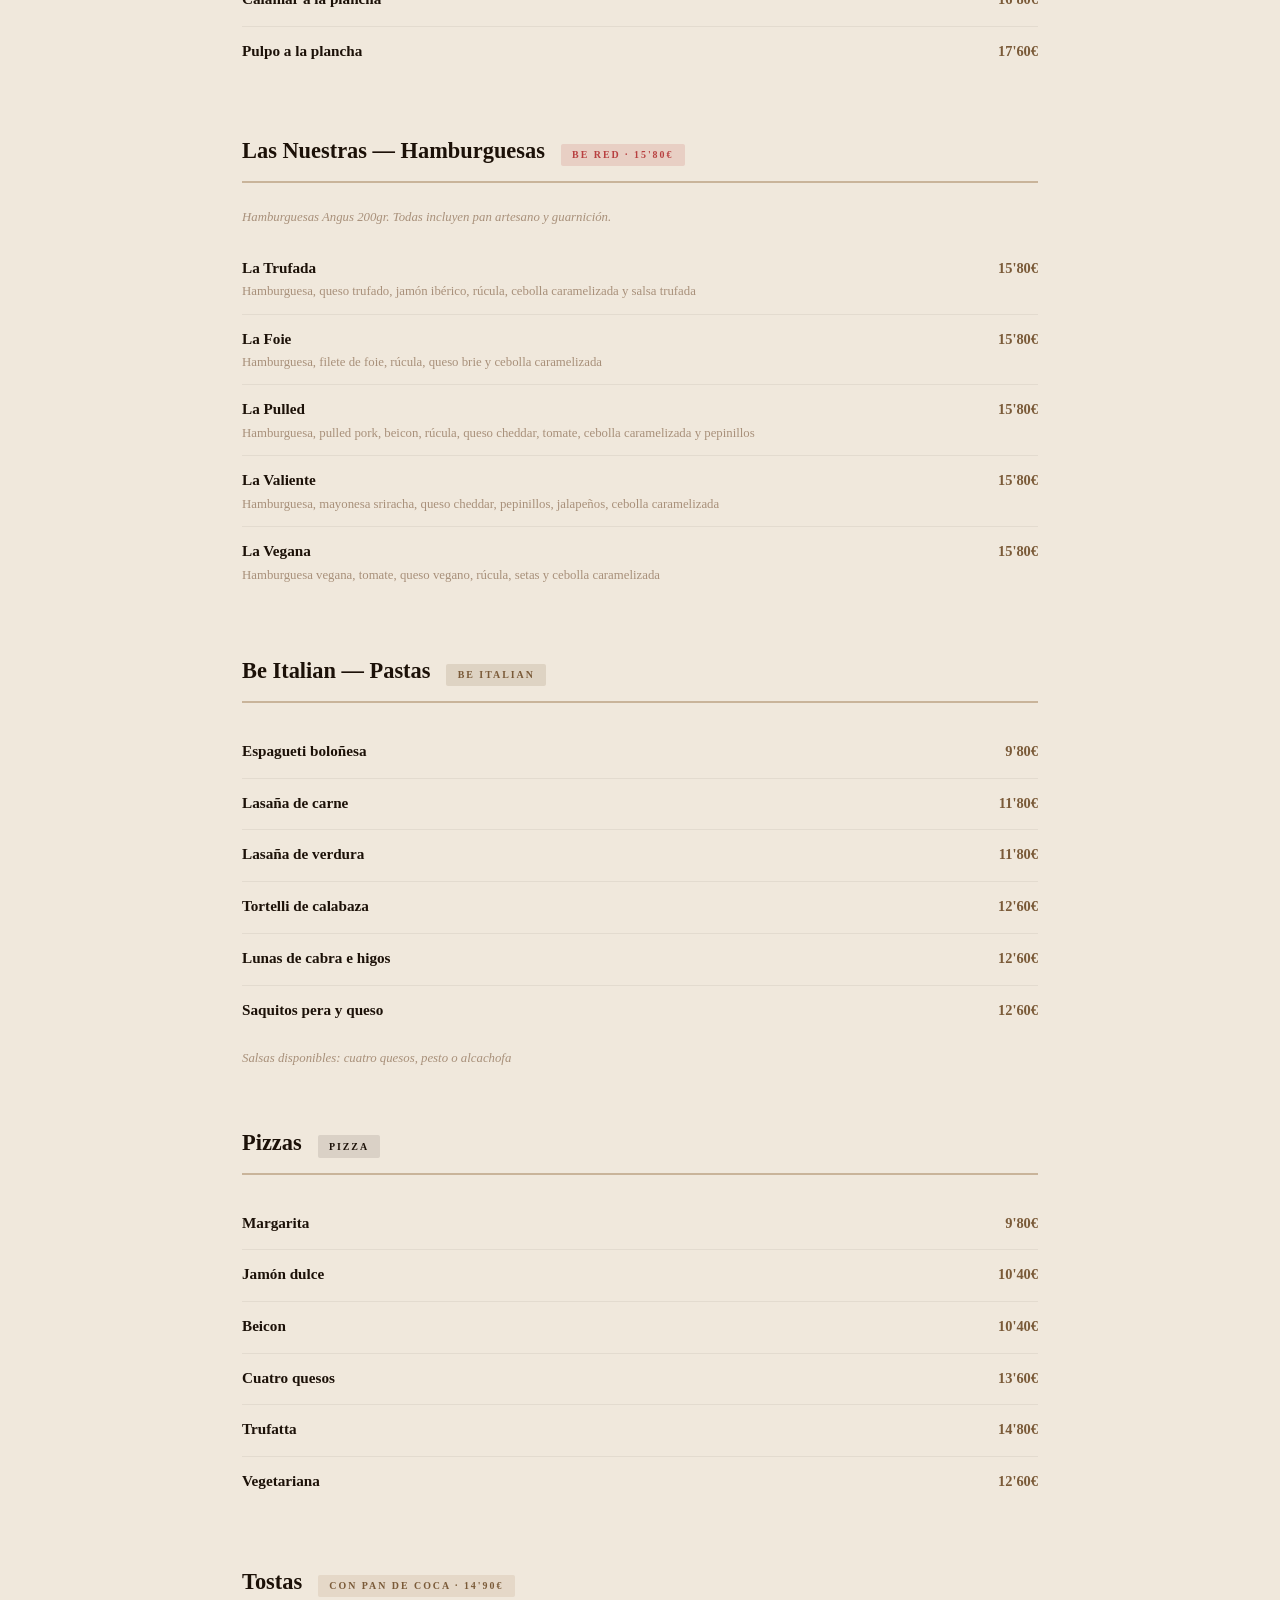
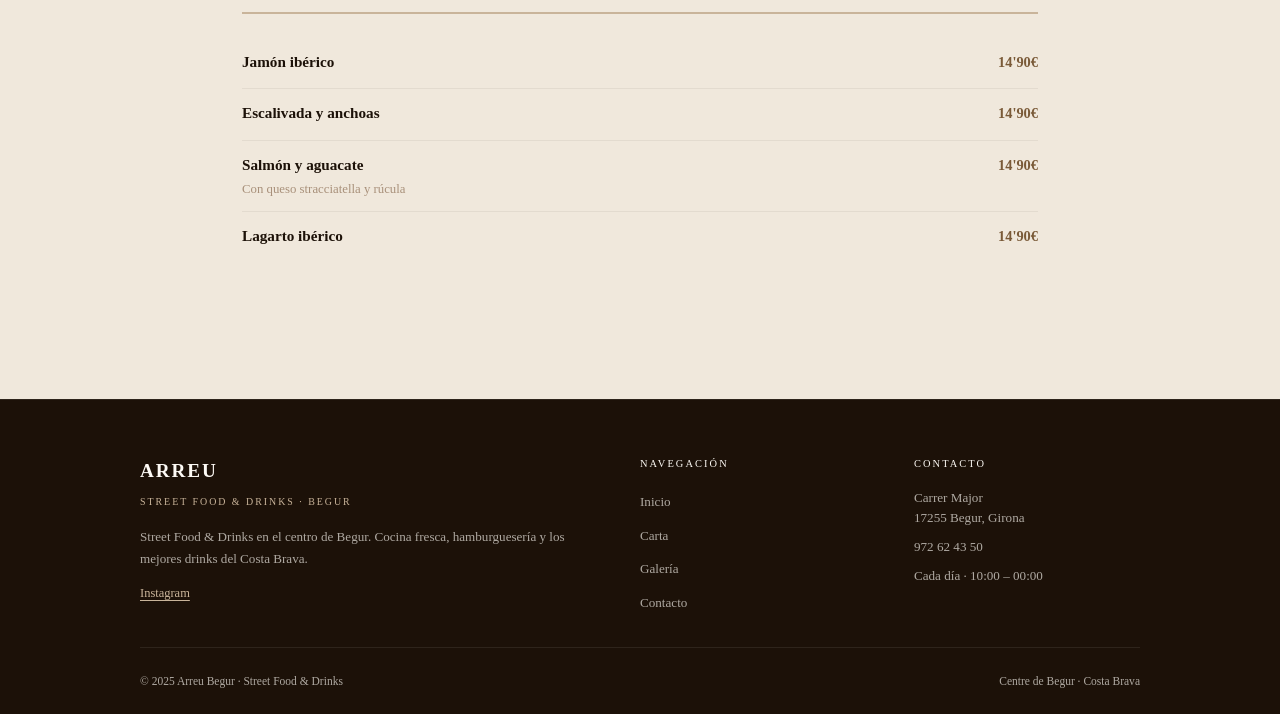
==== commit 898d4b7e: "Translate all menu dishes in 4 languages" ====
--- a/carta.html
+++ b/carta.html
@@ -54,55 +54,55 @@
       <div class="carta-items">
         <div class="carta-item">
           <div class="carta-item-left">
-            <p class="carta-item-name">Bravas 2 salsas</p>
+            <p class="carta-item-name" data-i18n="dish_bravas">Bravas 2 salsas</p>
           </div>
           <span class="carta-item-price">6'90€</span>
         </div>
         <div class="carta-item">
           <div class="carta-item-left">
-            <p class="carta-item-name">Nachos chili con carne y guacamole</p>
+            <p class="carta-item-name" data-i18n="dish_nachos">Nachos chili con carne y guacamole</p>
           </div>
           <span class="carta-item-price">7'20€</span>
         </div>
         <div class="carta-item">
           <div class="carta-item-left">
-            <p class="carta-item-name">Edamame con soja</p>
+            <p class="carta-item-name" data-i18n="dish_edamame">Edamame con soja</p>
           </div>
           <span class="carta-item-price">6'80€</span>
         </div>
         <div class="carta-item">
           <div class="carta-item-left">
-            <p class="carta-item-name">Sticks de pollo</p>
+            <p class="carta-item-name" data-i18n="dish_sticks">Sticks de pollo</p>
           </div>
           <span class="carta-item-price">7'80€</span>
         </div>
         <div class="carta-item">
           <div class="carta-item-left">
-            <p class="carta-item-name">Dados de bacalao</p>
+            <p class="carta-item-name" data-i18n="dish_bacalao">Dados de bacalao</p>
           </div>
           <span class="carta-item-price">10'80€</span>
         </div>
         <div class="carta-item">
           <div class="carta-item-left">
-            <p class="carta-item-name">Twisters de langostino</p>
+            <p class="carta-item-name" data-i18n="dish_twisters">Twisters de langostino</p>
           </div>
           <span class="carta-item-price">9'20€</span>
         </div>
         <div class="carta-item">
           <div class="carta-item-left">
-            <p class="carta-item-name">Chipirones andaluza</p>
+            <p class="carta-item-name" data-i18n="dish_chipirones">Chipirones andaluza</p>
           </div>
           <span class="carta-item-price">12'80€</span>
         </div>
         <div class="carta-item">
           <div class="carta-item-left">
-            <p class="carta-item-name">Boquerones fritos</p>
+            <p class="carta-item-name" data-i18n="dish_boquerones">Boquerones fritos</p>
           </div>
           <span class="carta-item-price">10'80€</span>
         </div>
         <div class="carta-item">
           <div class="carta-item-left">
-            <p class="carta-item-name">Mejillones de roca</p>
+            <p class="carta-item-name" data-i18n="dish_mejillones">Mejillones de roca</p>
           </div>
           <span class="carta-item-price">12'40€</span>
         </div>
@@ -118,36 +118,36 @@
       <div class="carta-items">
         <div class="carta-item">
           <div class="carta-item-left">
-            <p class="carta-item-name">Burrata</p>
-            <p class="carta-item-desc">Tomate, burrata, rúcula y pesto</p>
+            <p class="carta-item-name" data-i18n="dish_burrata_name">Burrata</p>
+            <p class="carta-item-desc" data-i18n="dish_burrata_desc">Tomate, burrata, rúcula y pesto</p>
           </div>
           <span class="carta-item-price">14'80€</span>
         </div>
         <div class="carta-item">
           <div class="carta-item-left">
-            <p class="carta-item-name">Atún</p>
-            <p class="carta-item-desc">Atún, tomate, cebolla y olivas</p>
+            <p class="carta-item-name" data-i18n="dish_atun_name">Atún</p>
+            <p class="carta-item-desc" data-i18n="dish_atun_desc">Atún, tomate, cebolla y olivas</p>
           </div>
           <span class="carta-item-price">9'80€</span>
         </div>
         <div class="carta-item">
           <div class="carta-item-left">
-            <p class="carta-item-name">César</p>
-            <p class="carta-item-desc">Lechuga, zanahoria, tomate, pollo, parmesano, nueces, salsa césar y picatostes</p>
+            <p class="carta-item-name" data-i18n="dish_cesar_name">César</p>
+            <p class="carta-item-desc" data-i18n="dish_cesar_desc">Lechuga, zanahoria, tomate, pollo, parmesano, nueces, salsa césar y picatostes</p>
           </div>
           <span class="carta-item-price">12'50€</span>
         </div>
         <div class="carta-item">
           <div class="carta-item-left">
-            <p class="carta-item-name">Cabra</p>
-            <p class="carta-item-desc">Lechuga, queso de cabra, beicon, frutos secos, cebolla deshidratada, salsa módena</p>
+            <p class="carta-item-name" data-i18n="dish_cabra_name">Cabra</p>
+            <p class="carta-item-desc" data-i18n="dish_cabra_desc">Lechuga, queso de cabra, beicon, frutos secos, cebolla deshidratada, salsa módena</p>
           </div>
           <span class="carta-item-price">13'50€</span>
         </div>
         <div class="carta-item">
           <div class="carta-item-left">
-            <p class="carta-item-name">Pera</p>
-            <p class="carta-item-desc">Lechuga, queso gorgonzola, pera, frutos secos, cebolla deshidratada, salsa miel y mostaza</p>
+            <p class="carta-item-name" data-i18n="dish_pera_name">Pera</p>
+            <p class="carta-item-desc" data-i18n="dish_pera_desc">Lechuga, queso gorgonzola, pera, frutos secos, cebolla deshidratada, salsa miel y mostaza</p>
           </div>
           <span class="carta-item-price">13'50€</span>
         </div>
@@ -163,19 +163,19 @@
       <div class="carta-items">
         <div class="carta-item">
           <div class="carta-item-left">
-            <p class="carta-item-name">Sepia a la plancha</p>
+            <p class="carta-item-name" data-i18n="dish_sepia">Sepia a la plancha</p>
           </div>
           <span class="carta-item-price">16'80€</span>
         </div>
         <div class="carta-item">
           <div class="carta-item-left">
-            <p class="carta-item-name">Calamar a la plancha</p>
+            <p class="carta-item-name" data-i18n="dish_calamar">Calamar a la plancha</p>
           </div>
           <span class="carta-item-price">16'80€</span>
         </div>
         <div class="carta-item">
           <div class="carta-item-left">
-            <p class="carta-item-name">Pulpo a la plancha</p>
+            <p class="carta-item-name" data-i18n="dish_pulpo">Pulpo a la plancha</p>
           </div>
           <span class="carta-item-price">17'60€</span>
         </div>
@@ -188,40 +188,40 @@
         <h2 class="carta-section-title" data-i18n="carta_hamburguesas_title">Las Nuestras — Hamburguesas</h2>
         <span class="carta-section-tag tag-red">be RED · 15'80€</span>
       </div>
-      <p class="carta-note">Hamburguesas Angus 200gr. Todas incluyen pan artesano y guarnición.</p>
+      <p class="carta-note" data-i18n="carta_hambur_note">Hamburguesas Angus 200gr. Todas incluyen pan artesano y guarnición.</p>
       <div class="carta-items" style="margin-top:1rem">
         <div class="carta-item">
           <div class="carta-item-left">
-            <p class="carta-item-name">La Trufada</p>
-            <p class="carta-item-desc">Hamburguesa, queso trufado, jamón ibérico, rúcula, cebolla caramelizada y salsa trufada</p>
+            <p class="carta-item-name" data-i18n="dish_trufada_name">La Trufada</p>
+            <p class="carta-item-desc" data-i18n="dish_trufada_desc">Hamburguesa, queso trufado, jamón ibérico, rúcula, cebolla caramelizada y salsa trufada</p>
           </div>
           <span class="carta-item-price">15'80€</span>
         </div>
         <div class="carta-item">
           <div class="carta-item-left">
-            <p class="carta-item-name">La Foie</p>
-            <p class="carta-item-desc">Hamburguesa, filete de foie, rúcula, queso brie y cebolla caramelizada</p>
+            <p class="carta-item-name" data-i18n="dish_foie_name">La Foie</p>
+            <p class="carta-item-desc" data-i18n="dish_foie_desc">Hamburguesa, filete de foie, rúcula, queso brie y cebolla caramelizada</p>
           </div>
           <span class="carta-item-price">15'80€</span>
         </div>
         <div class="carta-item">
           <div class="carta-item-left">
-            <p class="carta-item-name">La Pulled</p>
-            <p class="carta-item-desc">Hamburguesa, pulled pork, beicon, rúcula, queso cheddar, tomate, cebolla caramelizada y pepinillos</p>
+            <p class="carta-item-name" data-i18n="dish_pulled_name">La Pulled</p>
+            <p class="carta-item-desc" data-i18n="dish_pulled_desc">Hamburguesa, pulled pork, beicon, rúcula, queso cheddar, tomate, cebolla caramelizada y pepinillos</p>
           </div>
           <span class="carta-item-price">15'80€</span>
         </div>
         <div class="carta-item">
           <div class="carta-item-left">
-            <p class="carta-item-name">La Valiente</p>
-            <p class="carta-item-desc">Hamburguesa, mayonesa sriracha, queso cheddar, pepinillos, jalapeños, cebolla caramelizada</p>
+            <p class="carta-item-name" data-i18n="dish_valiente_name">La Valiente</p>
+            <p class="carta-item-desc" data-i18n="dish_valiente_desc">Hamburguesa, mayonesa sriracha, queso cheddar, pepinillos, jalapeños, cebolla caramelizada</p>
           </div>
           <span class="carta-item-price">15'80€</span>
         </div>
         <div class="carta-item">
           <div class="carta-item-left">
-            <p class="carta-item-name">La Vegana</p>
-            <p class="carta-item-desc">Hamburguesa vegana, tomate, queso vegano, rúcula, setas y cebolla caramelizada</p>
+            <p class="carta-item-name" data-i18n="dish_vegana_name">La Vegana</p>
+            <p class="carta-item-desc" data-i18n="dish_vegana_desc">Hamburguesa vegana, tomate, queso vegano, rúcula, setas y cebolla caramelizada</p>
           </div>
           <span class="carta-item-price">15'80€</span>
         </div>
@@ -237,42 +237,42 @@
       <div class="carta-items">
         <div class="carta-item">
           <div class="carta-item-left">
-            <p class="carta-item-name">Espagueti boloñesa</p>
+            <p class="carta-item-name" data-i18n="dish_espagueti">Espagueti boloñesa</p>
           </div>
           <span class="carta-item-price">9'80€</span>
         </div>
         <div class="carta-item">
           <div class="carta-item-left">
-            <p class="carta-item-name">Lasaña de carne</p>
+            <p class="carta-item-name" data-i18n="dish_lasanya_carne">Lasaña de carne</p>
           </div>
           <span class="carta-item-price">11'80€</span>
         </div>
         <div class="carta-item">
           <div class="carta-item-left">
-            <p class="carta-item-name">Lasaña de verdura</p>
+            <p class="carta-item-name" data-i18n="dish_lasanya_verdura">Lasaña de verdura</p>
           </div>
           <span class="carta-item-price">11'80€</span>
         </div>
         <div class="carta-item">
           <div class="carta-item-left">
-            <p class="carta-item-name">Tortelli de calabaza</p>
+            <p class="carta-item-name" data-i18n="dish_tortelli">Tortelli de calabaza</p>
           </div>
           <span class="carta-item-price">12'60€</span>
         </div>
         <div class="carta-item">
           <div class="carta-item-left">
-            <p class="carta-item-name">Lunas de cabra e higos</p>
+            <p class="carta-item-name" data-i18n="dish_lunas">Lunas de cabra e higos</p>
           </div>
           <span class="carta-item-price">12'60€</span>
         </div>
         <div class="carta-item">
           <div class="carta-item-left">
-            <p class="carta-item-name">Saquitos pera y queso</p>
+            <p class="carta-item-name" data-i18n="dish_saquitos">Saquitos pera y queso</p>
           </div>
           <span class="carta-item-price">12'60€</span>
         </div>
       </div>
-      <p class="carta-note">Salsas disponibles: cuatro quesos, pesto o alcachofa</p>
+      <p class="carta-note" data-i18n="carta_pasta_note">Salsas disponibles: cuatro quesos, pesto o alcachofa</p>
     </div>
 
     <!-- PIZZAS -->
@@ -284,37 +284,37 @@
       <div class="carta-items">
         <div class="carta-item">
           <div class="carta-item-left">
-            <p class="carta-item-name">Margarita</p>
+            <p class="carta-item-name" data-i18n="dish_margarita">Margarita</p>
           </div>
           <span class="carta-item-price">9'80€</span>
         </div>
         <div class="carta-item">
           <div class="carta-item-left">
-            <p class="carta-item-name">Jamón dulce</p>
+            <p class="carta-item-name" data-i18n="dish_jamon_dulce">Jamón dulce</p>
           </div>
           <span class="carta-item-price">10'40€</span>
         </div>
         <div class="carta-item">
           <div class="carta-item-left">
-            <p class="carta-item-name">Beicon</p>
+            <p class="carta-item-name" data-i18n="dish_beicon">Beicon</p>
           </div>
           <span class="carta-item-price">10'40€</span>
         </div>
         <div class="carta-item">
           <div class="carta-item-left">
-            <p class="carta-item-name">Cuatro quesos</p>
+            <p class="carta-item-name" data-i18n="dish_cuatro_quesos">Cuatro quesos</p>
           </div>
           <span class="carta-item-price">13'60€</span>
         </div>
         <div class="carta-item">
           <div class="carta-item-left">
-            <p class="carta-item-name">Trufatta</p>
+            <p class="carta-item-name" data-i18n="dish_trufatta">Trufatta</p>
           </div>
           <span class="carta-item-price">14'80€</span>
         </div>
         <div class="carta-item">
           <div class="carta-item-left">
-            <p class="carta-item-name">Vegetariana</p>
+            <p class="carta-item-name" data-i18n="dish_vegetariana">Vegetariana</p>
           </div>
           <span class="carta-item-price">12'60€</span>
         </div>
@@ -325,31 +325,31 @@
     <div class="carta-section" id="tostas">
       <div class="carta-section-header">
         <h2 class="carta-section-title" data-i18n="carta_tostas_title">Tostas</h2>
-        <span class="carta-section-tag tag-sand">con pan de coca · 14'90€</span>
-      </div>
-      <div class="carta-items">
-        <div class="carta-item">
-          <div class="carta-item-left">
-            <p class="carta-item-name">Jamón ibérico</p>
+        <span class="carta-section-tag tag-sand" data-i18n="carta_tostas_tag">con pan de coca · 14'90€</span>
+      </div>
+      <div class="carta-items">
+        <div class="carta-item">
+          <div class="carta-item-left">
+            <p class="carta-item-name" data-i18n="dish_tosta_jamon">Jamón ibérico</p>
           </div>
           <span class="carta-item-price">14'90€</span>
         </div>
         <div class="carta-item">
           <div class="carta-item-left">
-            <p class="carta-item-name">Escalivada y anchoas</p>
+            <p class="carta-item-name" data-i18n="dish_tosta_escalivada">Escalivada y anchoas</p>
           </div>
           <span class="carta-item-price">14'90€</span>
         </div>
         <div class="carta-item">
           <div class="carta-item-left">
-            <p class="carta-item-name">Salmón y aguacate</p>
-            <p class="carta-item-desc">Con queso stracciatella y rúcula</p>
+            <p class="carta-item-name" data-i18n="dish_tosta_salmon_name">Salmón y aguacate</p>
+            <p class="carta-item-desc" data-i18n="dish_tosta_salmon_desc">Con queso stracciatella y rúcula</p>
           </div>
           <span class="carta-item-price">14'90€</span>
         </div>
         <div class="carta-item">
           <div class="carta-item-left">
-            <p class="carta-item-name">Lagarto ibérico</p>
+            <p class="carta-item-name" data-i18n="dish_tosta_lagarto">Lagarto ibérico</p>
           </div>
           <span class="carta-item-price">14'90€</span>
         </div>
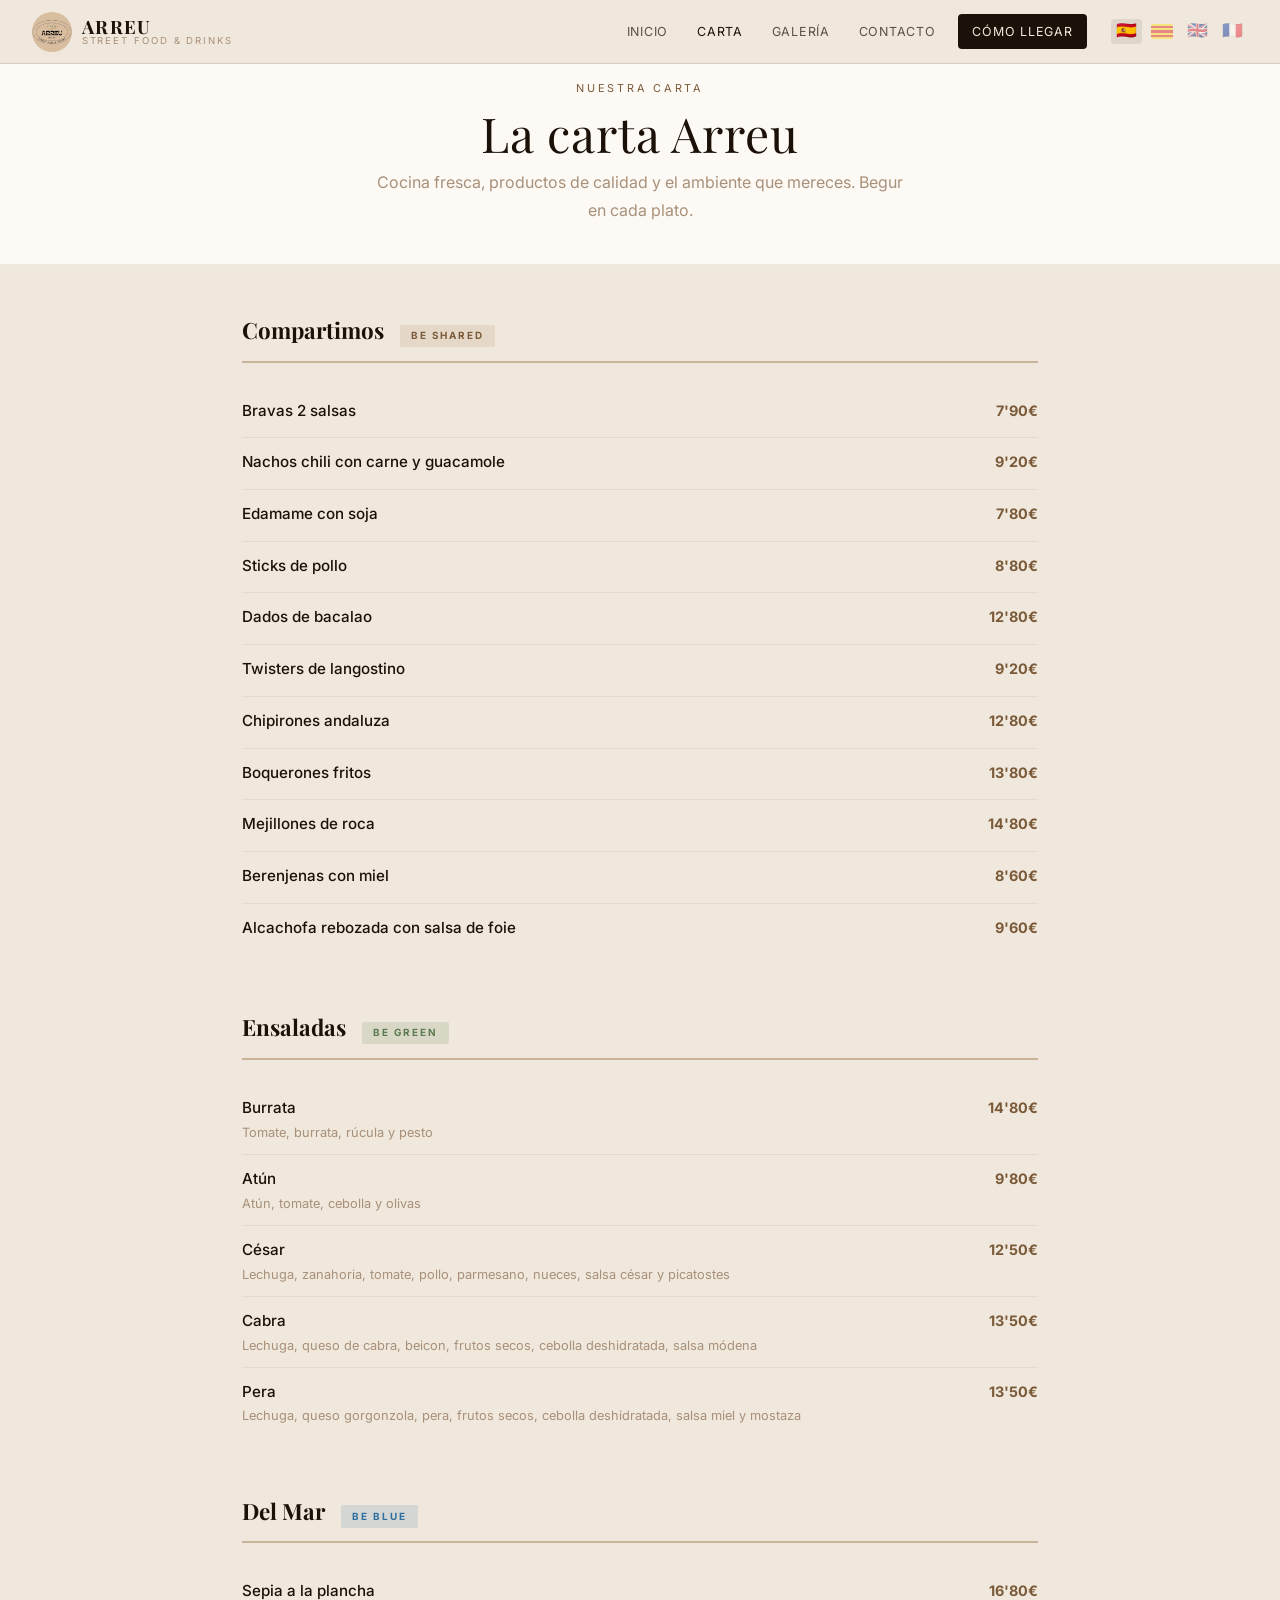
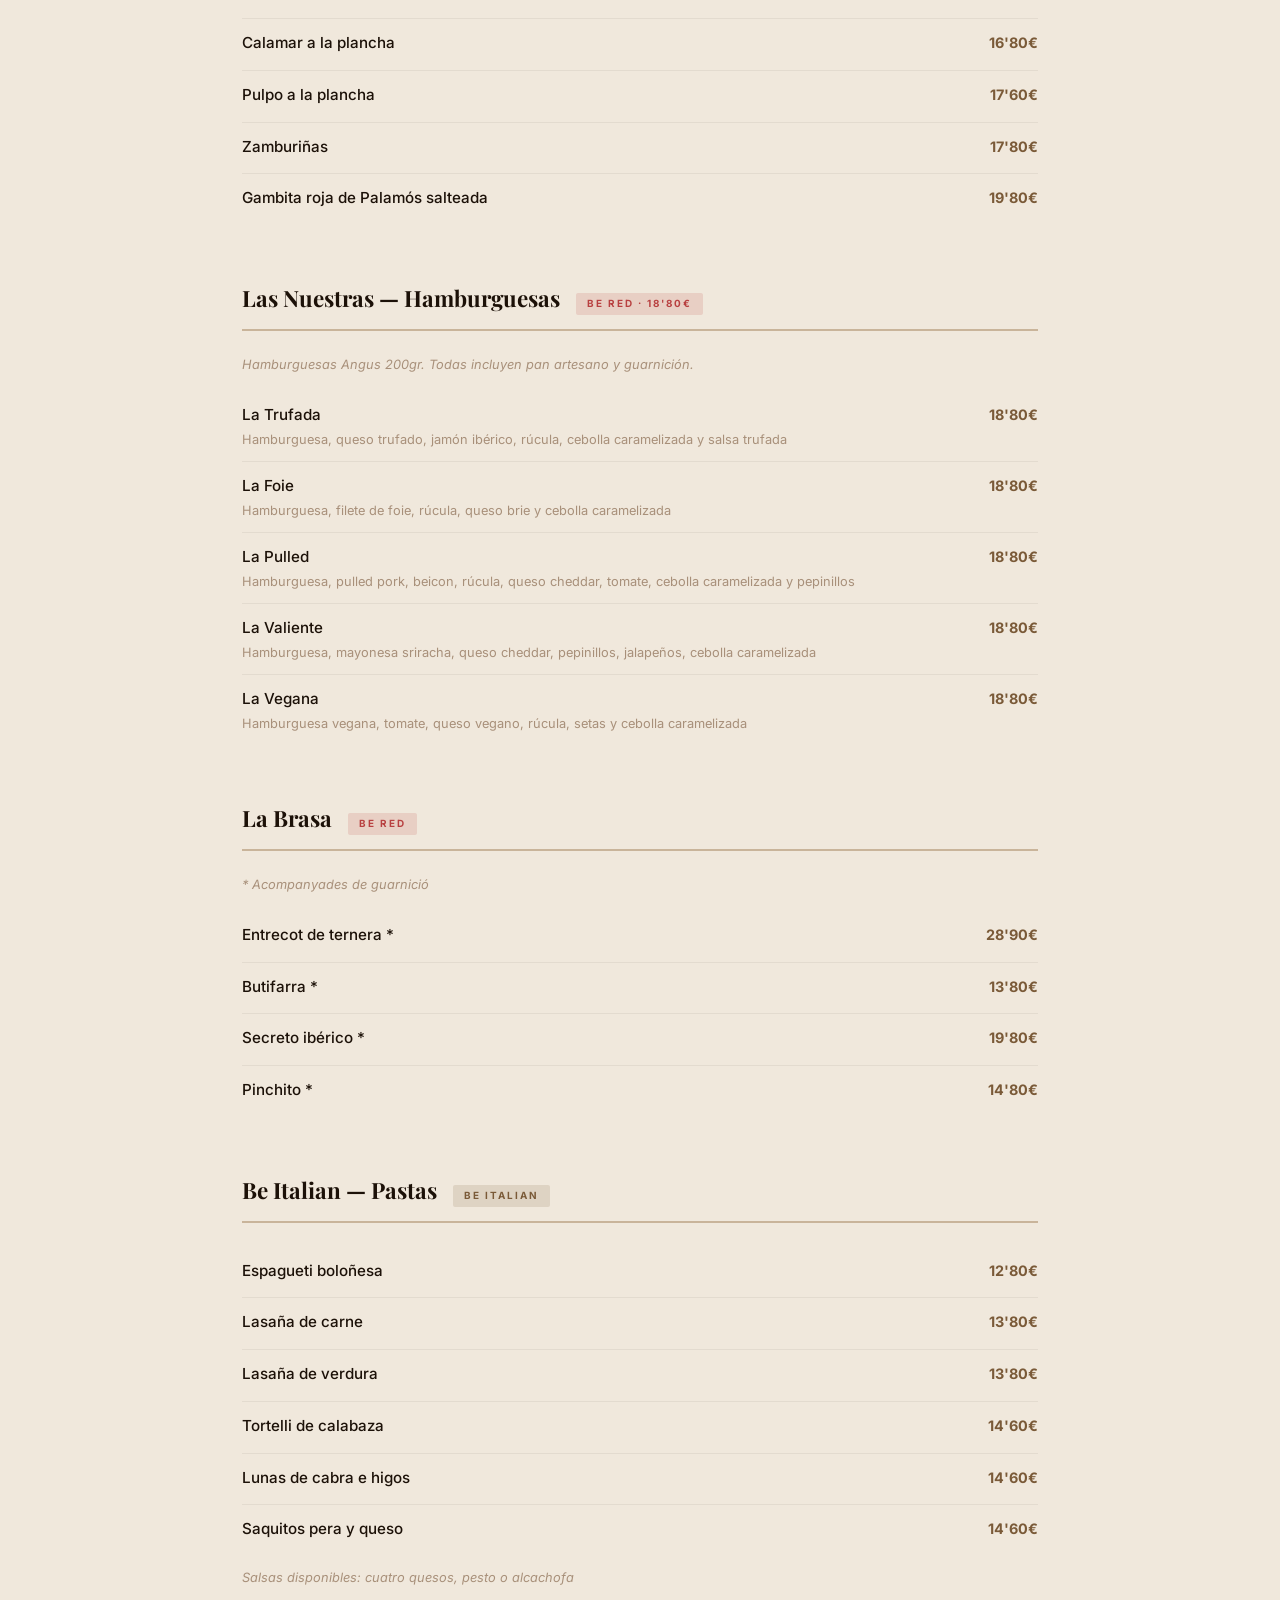
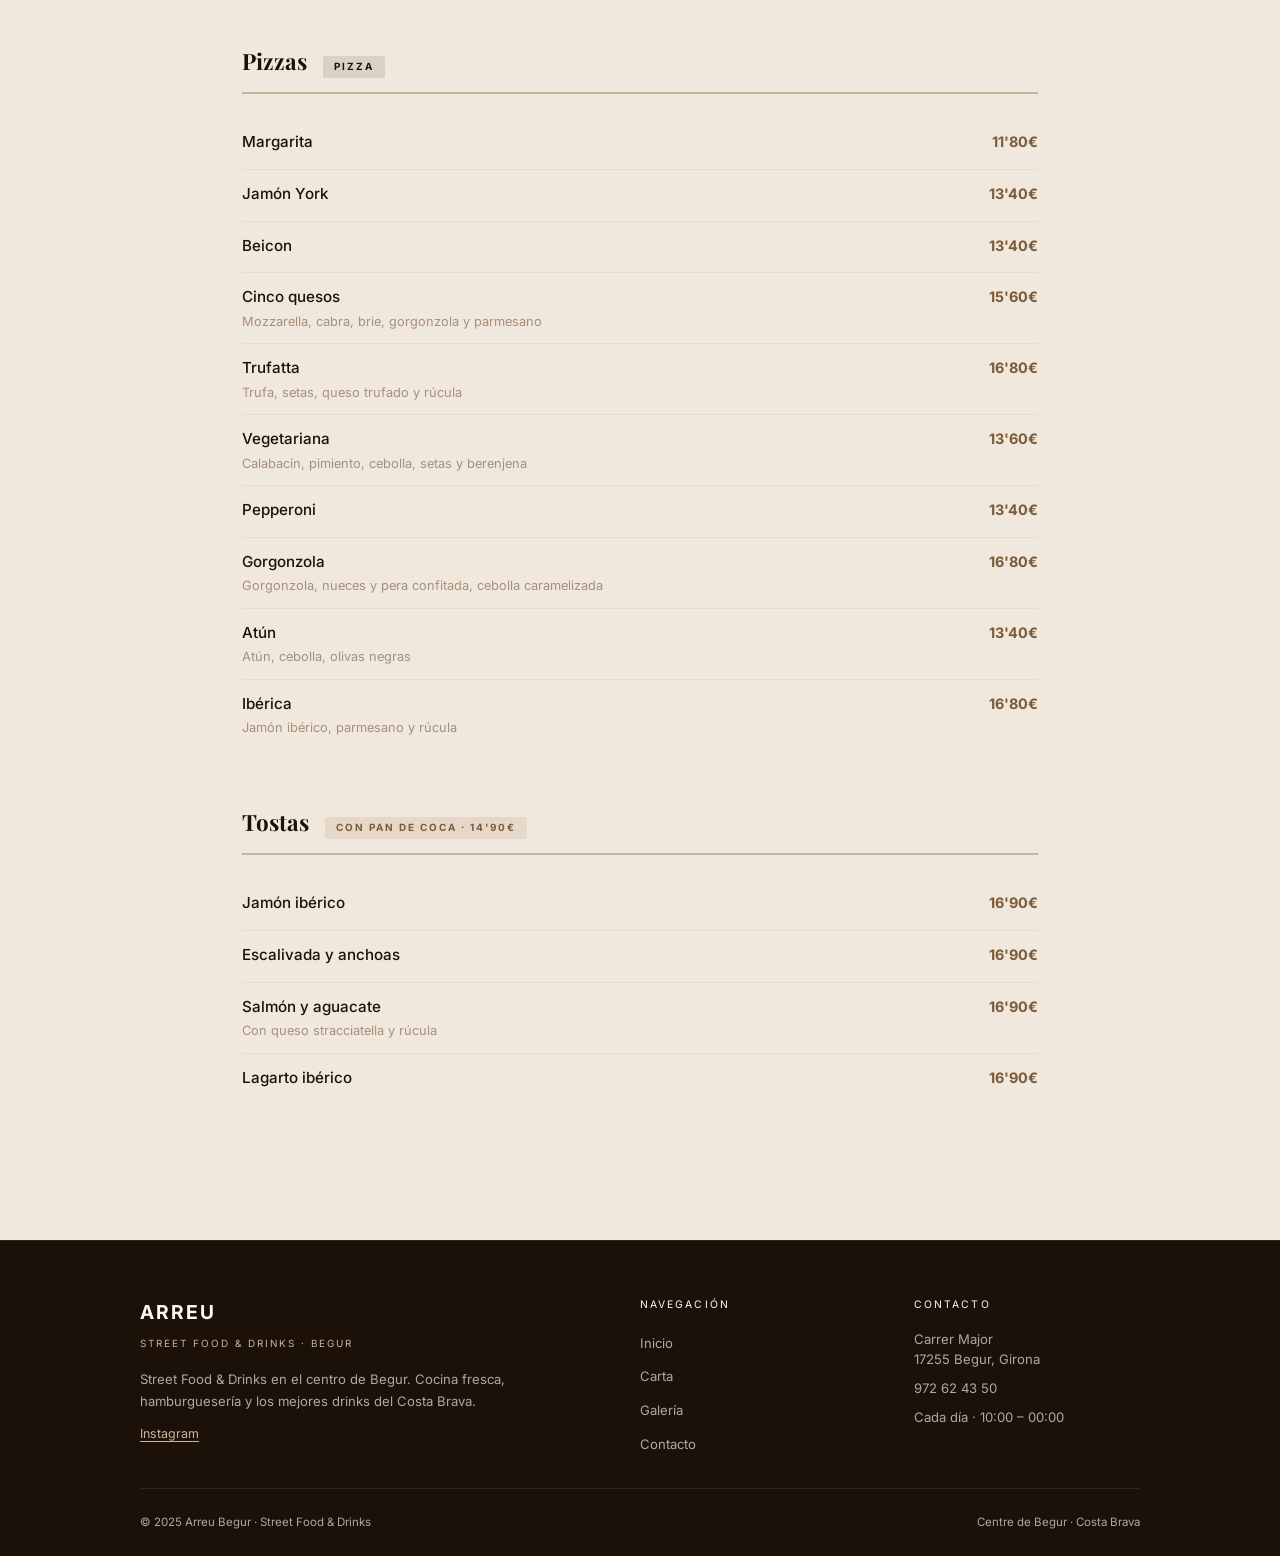
==== commit fb93c768: "Actualizar precios carta 2026 + nuevos platos" ====
--- a/carta.html
+++ b/carta.html
@@ -56,31 +56,31 @@
           <div class="carta-item-left">
             <p class="carta-item-name" data-i18n="dish_bravas">Bravas 2 salsas</p>
           </div>
-          <span class="carta-item-price">6'90€</span>
+          <span class="carta-item-price">7'90€</span>
         </div>
         <div class="carta-item">
           <div class="carta-item-left">
             <p class="carta-item-name" data-i18n="dish_nachos">Nachos chili con carne y guacamole</p>
           </div>
-          <span class="carta-item-price">7'20€</span>
+          <span class="carta-item-price">9'20€</span>
         </div>
         <div class="carta-item">
           <div class="carta-item-left">
             <p class="carta-item-name" data-i18n="dish_edamame">Edamame con soja</p>
           </div>
-          <span class="carta-item-price">6'80€</span>
+          <span class="carta-item-price">7'80€</span>
         </div>
         <div class="carta-item">
           <div class="carta-item-left">
             <p class="carta-item-name" data-i18n="dish_sticks">Sticks de pollo</p>
           </div>
-          <span class="carta-item-price">7'80€</span>
+          <span class="carta-item-price">8'80€</span>
         </div>
         <div class="carta-item">
           <div class="carta-item-left">
             <p class="carta-item-name" data-i18n="dish_bacalao">Dados de bacalao</p>
           </div>
-          <span class="carta-item-price">10'80€</span>
+          <span class="carta-item-price">12'80€</span>
         </div>
         <div class="carta-item">
           <div class="carta-item-left">
@@ -98,13 +98,25 @@
           <div class="carta-item-left">
             <p class="carta-item-name" data-i18n="dish_boquerones">Boquerones fritos</p>
           </div>
-          <span class="carta-item-price">10'80€</span>
+          <span class="carta-item-price">13'80€</span>
         </div>
         <div class="carta-item">
           <div class="carta-item-left">
             <p class="carta-item-name" data-i18n="dish_mejillones">Mejillones de roca</p>
           </div>
-          <span class="carta-item-price">12'40€</span>
+          <span class="carta-item-price">14'80€</span>
+        </div>
+        <div class="carta-item">
+          <div class="carta-item-left">
+            <p class="carta-item-name" data-i18n="dish_berenjenas">Berenjenas con miel</p>
+          </div>
+          <span class="carta-item-price">8'60€</span>
+        </div>
+        <div class="carta-item">
+          <div class="carta-item-left">
+            <p class="carta-item-name" data-i18n="dish_alcachofa">Alcachofa rebozada con salsa de foie</p>
+          </div>
+          <span class="carta-item-price">9'60€</span>
         </div>
       </div>
     </div>
@@ -179,6 +191,18 @@
           </div>
           <span class="carta-item-price">17'60€</span>
         </div>
+        <div class="carta-item">
+          <div class="carta-item-left">
+            <p class="carta-item-name" data-i18n="dish_zamburinas">Zamburiñas</p>
+          </div>
+          <span class="carta-item-price">17'80€</span>
+        </div>
+        <div class="carta-item">
+          <div class="carta-item-left">
+            <p class="carta-item-name" data-i18n="dish_gambita">Gambita roja de Palamós salteada</p>
+          </div>
+          <span class="carta-item-price">19'80€</span>
+        </div>
       </div>
     </div>
 
@@ -186,7 +210,7 @@
     <div class="carta-section" id="hamburguesas">
       <div class="carta-section-header">
         <h2 class="carta-section-title" data-i18n="carta_hamburguesas_title">Las Nuestras — Hamburguesas</h2>
-        <span class="carta-section-tag tag-red">be RED · 15'80€</span>
+        <span class="carta-section-tag tag-red">be RED · 18'80€</span>
       </div>
       <p class="carta-note" data-i18n="carta_hambur_note">Hamburguesas Angus 200gr. Todas incluyen pan artesano y guarnición.</p>
       <div class="carta-items" style="margin-top:1rem">
@@ -195,35 +219,70 @@
             <p class="carta-item-name" data-i18n="dish_trufada_name">La Trufada</p>
             <p class="carta-item-desc" data-i18n="dish_trufada_desc">Hamburguesa, queso trufado, jamón ibérico, rúcula, cebolla caramelizada y salsa trufada</p>
           </div>
-          <span class="carta-item-price">15'80€</span>
+          <span class="carta-item-price">18'80€</span>
         </div>
         <div class="carta-item">
           <div class="carta-item-left">
             <p class="carta-item-name" data-i18n="dish_foie_name">La Foie</p>
             <p class="carta-item-desc" data-i18n="dish_foie_desc">Hamburguesa, filete de foie, rúcula, queso brie y cebolla caramelizada</p>
           </div>
-          <span class="carta-item-price">15'80€</span>
+          <span class="carta-item-price">18'80€</span>
         </div>
         <div class="carta-item">
           <div class="carta-item-left">
             <p class="carta-item-name" data-i18n="dish_pulled_name">La Pulled</p>
             <p class="carta-item-desc" data-i18n="dish_pulled_desc">Hamburguesa, pulled pork, beicon, rúcula, queso cheddar, tomate, cebolla caramelizada y pepinillos</p>
           </div>
-          <span class="carta-item-price">15'80€</span>
+          <span class="carta-item-price">18'80€</span>
         </div>
         <div class="carta-item">
           <div class="carta-item-left">
             <p class="carta-item-name" data-i18n="dish_valiente_name">La Valiente</p>
             <p class="carta-item-desc" data-i18n="dish_valiente_desc">Hamburguesa, mayonesa sriracha, queso cheddar, pepinillos, jalapeños, cebolla caramelizada</p>
           </div>
-          <span class="carta-item-price">15'80€</span>
+          <span class="carta-item-price">18'80€</span>
         </div>
         <div class="carta-item">
           <div class="carta-item-left">
             <p class="carta-item-name" data-i18n="dish_vegana_name">La Vegana</p>
             <p class="carta-item-desc" data-i18n="dish_vegana_desc">Hamburguesa vegana, tomate, queso vegano, rúcula, setas y cebolla caramelizada</p>
           </div>
-          <span class="carta-item-price">15'80€</span>
+          <span class="carta-item-price">18'80€</span>
+        </div>
+      </div>
+    </div>
+
+    <!-- LA BRASA -->
+    <div class="carta-section" id="brasa">
+      <div class="carta-section-header">
+        <h2 class="carta-section-title" data-i18n="carta_brasa_title">La Brasa</h2>
+        <span class="carta-section-tag tag-red">be RED</span>
+      </div>
+      <p class="carta-note" data-i18n="carta_brasa_note">* Acompanyades de guarnició</p>
+      <div class="carta-items" style="margin-top:1rem">
+        <div class="carta-item">
+          <div class="carta-item-left">
+            <p class="carta-item-name" data-i18n="dish_entrecot">Entrecot de ternera *</p>
+          </div>
+          <span class="carta-item-price">28'90€</span>
+        </div>
+        <div class="carta-item">
+          <div class="carta-item-left">
+            <p class="carta-item-name" data-i18n="dish_butifarra">Butifarra *</p>
+          </div>
+          <span class="carta-item-price">13'80€</span>
+        </div>
+        <div class="carta-item">
+          <div class="carta-item-left">
+            <p class="carta-item-name" data-i18n="dish_secreto">Secreto ibérico *</p>
+          </div>
+          <span class="carta-item-price">19'80€</span>
+        </div>
+        <div class="carta-item">
+          <div class="carta-item-left">
+            <p class="carta-item-name" data-i18n="dish_pinchito">Pinchito *</p>
+          </div>
+          <span class="carta-item-price">14'80€</span>
         </div>
       </div>
     </div>
@@ -239,37 +298,37 @@
           <div class="carta-item-left">
             <p class="carta-item-name" data-i18n="dish_espagueti">Espagueti boloñesa</p>
           </div>
-          <span class="carta-item-price">9'80€</span>
+          <span class="carta-item-price">12'80€</span>
         </div>
         <div class="carta-item">
           <div class="carta-item-left">
             <p class="carta-item-name" data-i18n="dish_lasanya_carne">Lasaña de carne</p>
           </div>
-          <span class="carta-item-price">11'80€</span>
+          <span class="carta-item-price">13'80€</span>
         </div>
         <div class="carta-item">
           <div class="carta-item-left">
             <p class="carta-item-name" data-i18n="dish_lasanya_verdura">Lasaña de verdura</p>
           </div>
-          <span class="carta-item-price">11'80€</span>
+          <span class="carta-item-price">13'80€</span>
         </div>
         <div class="carta-item">
           <div class="carta-item-left">
             <p class="carta-item-name" data-i18n="dish_tortelli">Tortelli de calabaza</p>
           </div>
-          <span class="carta-item-price">12'60€</span>
+          <span class="carta-item-price">14'60€</span>
         </div>
         <div class="carta-item">
           <div class="carta-item-left">
             <p class="carta-item-name" data-i18n="dish_lunas">Lunas de cabra e higos</p>
           </div>
-          <span class="carta-item-price">12'60€</span>
+          <span class="carta-item-price">14'60€</span>
         </div>
         <div class="carta-item">
           <div class="carta-item-left">
             <p class="carta-item-name" data-i18n="dish_saquitos">Saquitos pera y queso</p>
           </div>
-          <span class="carta-item-price">12'60€</span>
+          <span class="carta-item-price">14'60€</span>
         </div>
       </div>
       <p class="carta-note" data-i18n="carta_pasta_note">Salsas disponibles: cuatro quesos, pesto o alcachofa</p>
@@ -286,37 +345,67 @@
           <div class="carta-item-left">
             <p class="carta-item-name" data-i18n="dish_margarita">Margarita</p>
           </div>
-          <span class="carta-item-price">9'80€</span>
-        </div>
-        <div class="carta-item">
-          <div class="carta-item-left">
-            <p class="carta-item-name" data-i18n="dish_jamon_dulce">Jamón dulce</p>
-          </div>
-          <span class="carta-item-price">10'40€</span>
+          <span class="carta-item-price">11'80€</span>
+        </div>
+        <div class="carta-item">
+          <div class="carta-item-left">
+            <p class="carta-item-name" data-i18n="dish_jamon_york">Jamón York</p>
+          </div>
+          <span class="carta-item-price">13'40€</span>
         </div>
         <div class="carta-item">
           <div class="carta-item-left">
             <p class="carta-item-name" data-i18n="dish_beicon">Beicon</p>
           </div>
-          <span class="carta-item-price">10'40€</span>
-        </div>
-        <div class="carta-item">
-          <div class="carta-item-left">
-            <p class="carta-item-name" data-i18n="dish_cuatro_quesos">Cuatro quesos</p>
+          <span class="carta-item-price">13'40€</span>
+        </div>
+        <div class="carta-item">
+          <div class="carta-item-left">
+            <p class="carta-item-name" data-i18n="dish_cinco_quesos">Cinco quesos</p>
+            <p class="carta-item-desc" data-i18n="dish_cinco_quesos_desc">Mozzarella, cabra, brie, gorgonzola y parmesano</p>
+          </div>
+          <span class="carta-item-price">15'60€</span>
+        </div>
+        <div class="carta-item">
+          <div class="carta-item-left">
+            <p class="carta-item-name" data-i18n="dish_trufatta">Trufatta</p>
+            <p class="carta-item-desc" data-i18n="dish_trufatta_desc">Trufa, setas, queso trufado y rúcula</p>
+          </div>
+          <span class="carta-item-price">16'80€</span>
+        </div>
+        <div class="carta-item">
+          <div class="carta-item-left">
+            <p class="carta-item-name" data-i18n="dish_vegetariana">Vegetariana</p>
+            <p class="carta-item-desc" data-i18n="dish_vegetariana_desc">Calabacín, pimiento, cebolla, setas y berenjena</p>
           </div>
           <span class="carta-item-price">13'60€</span>
         </div>
         <div class="carta-item">
           <div class="carta-item-left">
-            <p class="carta-item-name" data-i18n="dish_trufatta">Trufatta</p>
-          </div>
-          <span class="carta-item-price">14'80€</span>
-        </div>
-        <div class="carta-item">
-          <div class="carta-item-left">
-            <p class="carta-item-name" data-i18n="dish_vegetariana">Vegetariana</p>
-          </div>
-          <span class="carta-item-price">12'60€</span>
+            <p class="carta-item-name" data-i18n="dish_pepperoni">Pepperoni</p>
+          </div>
+          <span class="carta-item-price">13'40€</span>
+        </div>
+        <div class="carta-item">
+          <div class="carta-item-left">
+            <p class="carta-item-name" data-i18n="dish_pizza_gorgonzola">Gorgonzola</p>
+            <p class="carta-item-desc" data-i18n="dish_pizza_gorgonzola_desc">Gorgonzola, nueces y pera confitada, cebolla caramelizada</p>
+          </div>
+          <span class="carta-item-price">16'80€</span>
+        </div>
+        <div class="carta-item">
+          <div class="carta-item-left">
+            <p class="carta-item-name" data-i18n="dish_pizza_atun">Atún</p>
+            <p class="carta-item-desc" data-i18n="dish_pizza_atun_desc">Atún, cebolla, olivas negras</p>
+          </div>
+          <span class="carta-item-price">13'40€</span>
+        </div>
+        <div class="carta-item">
+          <div class="carta-item-left">
+            <p class="carta-item-name" data-i18n="dish_pizza_iberica">Ibérica</p>
+            <p class="carta-item-desc" data-i18n="dish_pizza_iberica_desc">Jamón ibérico, parmesano y rúcula</p>
+          </div>
+          <span class="carta-item-price">16'80€</span>
         </div>
       </div>
     </div>
@@ -325,33 +414,33 @@
     <div class="carta-section" id="tostas">
       <div class="carta-section-header">
         <h2 class="carta-section-title" data-i18n="carta_tostas_title">Tostas</h2>
-        <span class="carta-section-tag tag-sand" data-i18n="carta_tostas_tag">con pan de coca · 14'90€</span>
+        <span class="carta-section-tag tag-sand" data-i18n="carta_tostas_tag">con pan de coca · 16'90€</span>
       </div>
       <div class="carta-items">
         <div class="carta-item">
           <div class="carta-item-left">
             <p class="carta-item-name" data-i18n="dish_tosta_jamon">Jamón ibérico</p>
           </div>
-          <span class="carta-item-price">14'90€</span>
+          <span class="carta-item-price">16'90€</span>
         </div>
         <div class="carta-item">
           <div class="carta-item-left">
             <p class="carta-item-name" data-i18n="dish_tosta_escalivada">Escalivada y anchoas</p>
           </div>
-          <span class="carta-item-price">14'90€</span>
+          <span class="carta-item-price">16'90€</span>
         </div>
         <div class="carta-item">
           <div class="carta-item-left">
             <p class="carta-item-name" data-i18n="dish_tosta_salmon_name">Salmón y aguacate</p>
             <p class="carta-item-desc" data-i18n="dish_tosta_salmon_desc">Con queso stracciatella y rúcula</p>
           </div>
-          <span class="carta-item-price">14'90€</span>
+          <span class="carta-item-price">16'90€</span>
         </div>
         <div class="carta-item">
           <div class="carta-item-left">
             <p class="carta-item-name" data-i18n="dish_tosta_lagarto">Lagarto ibérico</p>
           </div>
-          <span class="carta-item-price">14'90€</span>
+          <span class="carta-item-price">16'90€</span>
         </div>
       </div>
     </div>
--- a/assets/css/styles.css
+++ b/assets/css/styles.css
@@ -2,6 +2,7 @@
    ARREU BEGUR — styles.css
    Palette derived from logo (#C9B49A sand)
    ============================================ */
+@import url('https://fonts.googleapis.com/css2?family=Playfair+Display:ital,wght@0,400;0,700;1,400&family=Inter:wght@300;400;500;600&display=swap');
 
 :root {
   --cream:   #F0E8DC;
@@ -22,7 +23,7 @@
 html { scroll-behavior: smooth; }
 
 body {
-  font-family: 'Georgia', serif;
+  font-family: 'Inter', 'Helvetica Neue', sans-serif;
   background: var(--cream);
   color: var(--dark);
   line-height: 1.6;
@@ -58,7 +59,7 @@
   display: flex; flex-direction: column; line-height: 1;
 }
 .nav-logo-brand {
-  font-family: 'Georgia', serif;
+  font-family: 'Playfair Display', Georgia, serif;
   font-size: 1.15rem;
   font-weight: 700;
   letter-spacing: 0.08em;
@@ -166,6 +167,7 @@
   margin-bottom: 0.75rem;
 }
 .hero-title {
+  font-family: 'Playfair Display', Georgia, serif;
   font-size: clamp(2.4rem, 6vw, 4.5rem);
   font-weight: 400;
   letter-spacing: 0.04em;
@@ -215,6 +217,7 @@
   margin-bottom: 0.6rem;
 }
 .section-title {
+  font-family: 'Playfair Display', Georgia, serif;
   font-size: clamp(1.8rem, 4vw, 3rem);
   font-weight: 400;
   letter-spacing: 0.02em;
@@ -259,6 +262,7 @@
   text-transform: uppercase; color: var(--sand);
 }
 .about-title {
+  font-family: 'Playfair Display', Georgia, serif;
   font-size: clamp(1.6rem, 3vw, 2.4rem);
   font-weight: 400; line-height: 1.15;
   color: var(--white);
@@ -384,13 +388,13 @@
 
 /* ── PAGE HEADER ─────────────────────────── */
 .page-header {
-  padding: 7rem 2rem 4rem;
+  padding: 5rem 2rem 2.5rem;
   text-align: center;
   background: var(--white);
   border-bottom: 1px solid rgba(28,17,8,0.08);
 }
 .page-header .section-desc {
-  margin: 0.8rem auto 0;
+  margin: 0.6rem auto 0;
 }
 
 /* ── CARTA (menu page) ───────────────────── */
@@ -409,6 +413,7 @@
   border-bottom: 2px solid var(--sand);
 }
 .carta-section-title {
+  font-family: 'Playfair Display', Georgia, serif;
   font-size: 1.4rem; font-weight: 700;
   color: var(--dark);
 }
@@ -434,8 +439,9 @@
 .carta-item:last-child { border-bottom: none; }
 .carta-item-left { flex: 1; }
 .carta-item-name {
-  font-size: 0.95rem; font-weight: 600;
+  font-size: 0.95rem; font-weight: 500;
   color: var(--dark); margin-bottom: 0.15rem;
+  font-family: 'Inter', sans-serif;
 }
 .carta-item-desc {
   font-size: 0.8rem; color: var(--stone);
@@ -529,6 +535,7 @@
 .contacto-social-link:hover { background: var(--dark); color: var(--cream); border-color: var(--dark); }
 
 .contacto-map-panel { position: relative; }
+.map-directions-btn { display: inline-block; margin-bottom: 0.75rem; background: var(--dark); color: var(--cream); padding: 0.6rem 1.4rem; border-radius: 4px; text-decoration: none; font-weight: 600; font-size: 0.9rem; }
 .contacto-map-panel iframe {
   width: 100%; height: 100%; min-height: 420px;
   border: none; display: block;
@@ -615,59 +622,107 @@
 /* ── MOBILE ──────────────────────────────── */
 @media (max-width: 768px) {
 
+  /* Row 1: logo + lang switcher en la misma fila */
   nav {
     padding: 0;
+    gap: 0;
     flex-wrap: wrap;
     height: auto;
   }
   .nav-logo {
     order: 1;
-    padding: 0.65rem 1.1rem;
-    gap: 0.5rem;
+    padding: 0.6rem 1rem;
+    gap: 0.45rem;
+    flex-shrink: 0;
   }
   .nav-logo-img { height: 32px; width: 32px; }
-  .nav-logo-brand { font-size: 1rem; }
+  .nav-logo-brand { font-size: 0.95rem; }
+  /* Ocultar subtítulo en móvil para que logo y banderas quepan en una fila */
+  .nav-logo-sub { display: none; }
+
   .lang-switcher {
     order: 2;
     margin-left: auto;
-    padding: 0.65rem 0.9rem;
-  }
-  .hamburger { display: none !important; }
+    padding: 0.6rem 0.8rem;
+    flex-shrink: 0;
+    gap: 2px;
+    align-items: center;
+    display: flex;
+  }
+  .lang-btn { font-size: 1rem; padding: 3px 4px; }
+
+  .hamburger { display: none; }
+
+  /* Row 2: nav links — fondo oscuro, activo destacado con subrayado arena */
   .nav-links {
     order: 3;
     position: static !important;
     width: 100% !important;
     transform: none !important;
     flex-direction: row !important;
-    background: var(--white) !important;
-    border-top: 1px solid rgba(28,17,8,0.08);
+    display: flex !important;
+    background: var(--dark) !important;
+    border-top: none;
     overflow-x: auto;
     -webkit-overflow-scrolling: touch;
     scrollbar-width: none;
     padding: 0 !important;
+    gap: 0;
+    margin: 0;
   }
   .nav-links::-webkit-scrollbar { display: none; }
-  .nav-links li { flex: 1 1 0; min-width: 60px; }
+  .nav-links li { flex: 0 0 auto; }
+
   .nav-links a {
-    font-size: 0.52rem !important;
-    padding: 0.6rem 0.3rem !important;
+    display: block;
+    font-size: 0.6rem !important;
+    padding: 0.8rem 0.9rem !important;
+    color: rgba(253,250,245,0.45) !important;
+    opacity: 1 !important;
+    white-space: nowrap;
     text-align: center;
-    white-space: nowrap;
-    opacity: 0.65;
-  }
-  .nav-links a.active { opacity: 1; }
+    position: relative;
+    letter-spacing: 0.07em;
+    transition: color 0.2s;
+  }
+  .nav-links a:hover { color: rgba(253,250,245,0.8) !important; }
+  .nav-links a.active {
+    color: var(--white) !important;
+    font-weight: 600;
+  }
+  .nav-links a.active::after {
+    content: '';
+    position: absolute;
+    bottom: 0; left: 0.55rem; right: 0.55rem;
+    height: 2px;
+    background: var(--sand);
+    border-radius: 1px;
+  }
   .nav-links a.nav-cta {
-    margin-left: 0;
-    border-radius: 0;
-    font-size: 0.52rem !important;
-  }
-
-  .hero { padding-top: 110px; height: 90svh; }
+    margin-left: 0 !important;
+    border-radius: 0 !important;
+    background: rgba(201,180,154,0.18) !important;
+    color: var(--sand) !important;
+    opacity: 1 !important;
+    border-left: 1px solid rgba(201,180,154,0.2);
+  }
+  .nav-links a.nav-cta:hover {
+    background: rgba(201,180,154,0.32) !important;
+    color: var(--white) !important;
+  }
+  .nav-links a.nav-cta::after { display: none; }
+
+  /* Hero: ajustado a 2 filas de nav (~88px) */
+  .hero { padding-top: 88px; height: 92svh; min-height: 520px; }
   .hero-logo-img { width: 110px; height: 110px; }
   .hero-btns { gap: 0.7rem; }
-  .btn { padding: 0.7rem 1.4rem; font-size: 0.7rem; }
-
-  .about { grid-template-columns: 1fr; }
+  .btn { padding: 0.75rem 1.5rem; font-size: 0.7rem; }
+
+  /* Separación marcada entre hero y sección about */
+  .about {
+    grid-template-columns: 1fr;
+    border-top: 4px solid var(--sand);
+  }
   .about-image { height: 260px; }
   .about-image img { transform: none !important; }
   .about-text { padding: 2.5rem 1.5rem; }
@@ -677,7 +732,8 @@
 
   .gallery-thumb { flex: 0 0 220px; height: 160px; }
 
-  .page-header { padding: 6rem 1.5rem 2.5rem; }
+  /* Page header: padding-top suficiente para 2 filas de nav */
+  .page-header { padding: 5.5rem 1.5rem 2rem; }
 
   .carta-layout { padding: 2rem 1.25rem 4rem; }
   .carta-section-header { flex-direction: column; gap: 0.4rem; align-items: flex-start; }
@@ -696,3 +752,5 @@
 
   .cta-banner { padding: 3.5rem 1.5rem; }
 }
+
+.sr-only{position:absolute;width:1px;height:1px;padding:0;margin:-1px;overflow:hidden;clip:rect(0,0,0,0);white-space:nowrap;border:0}
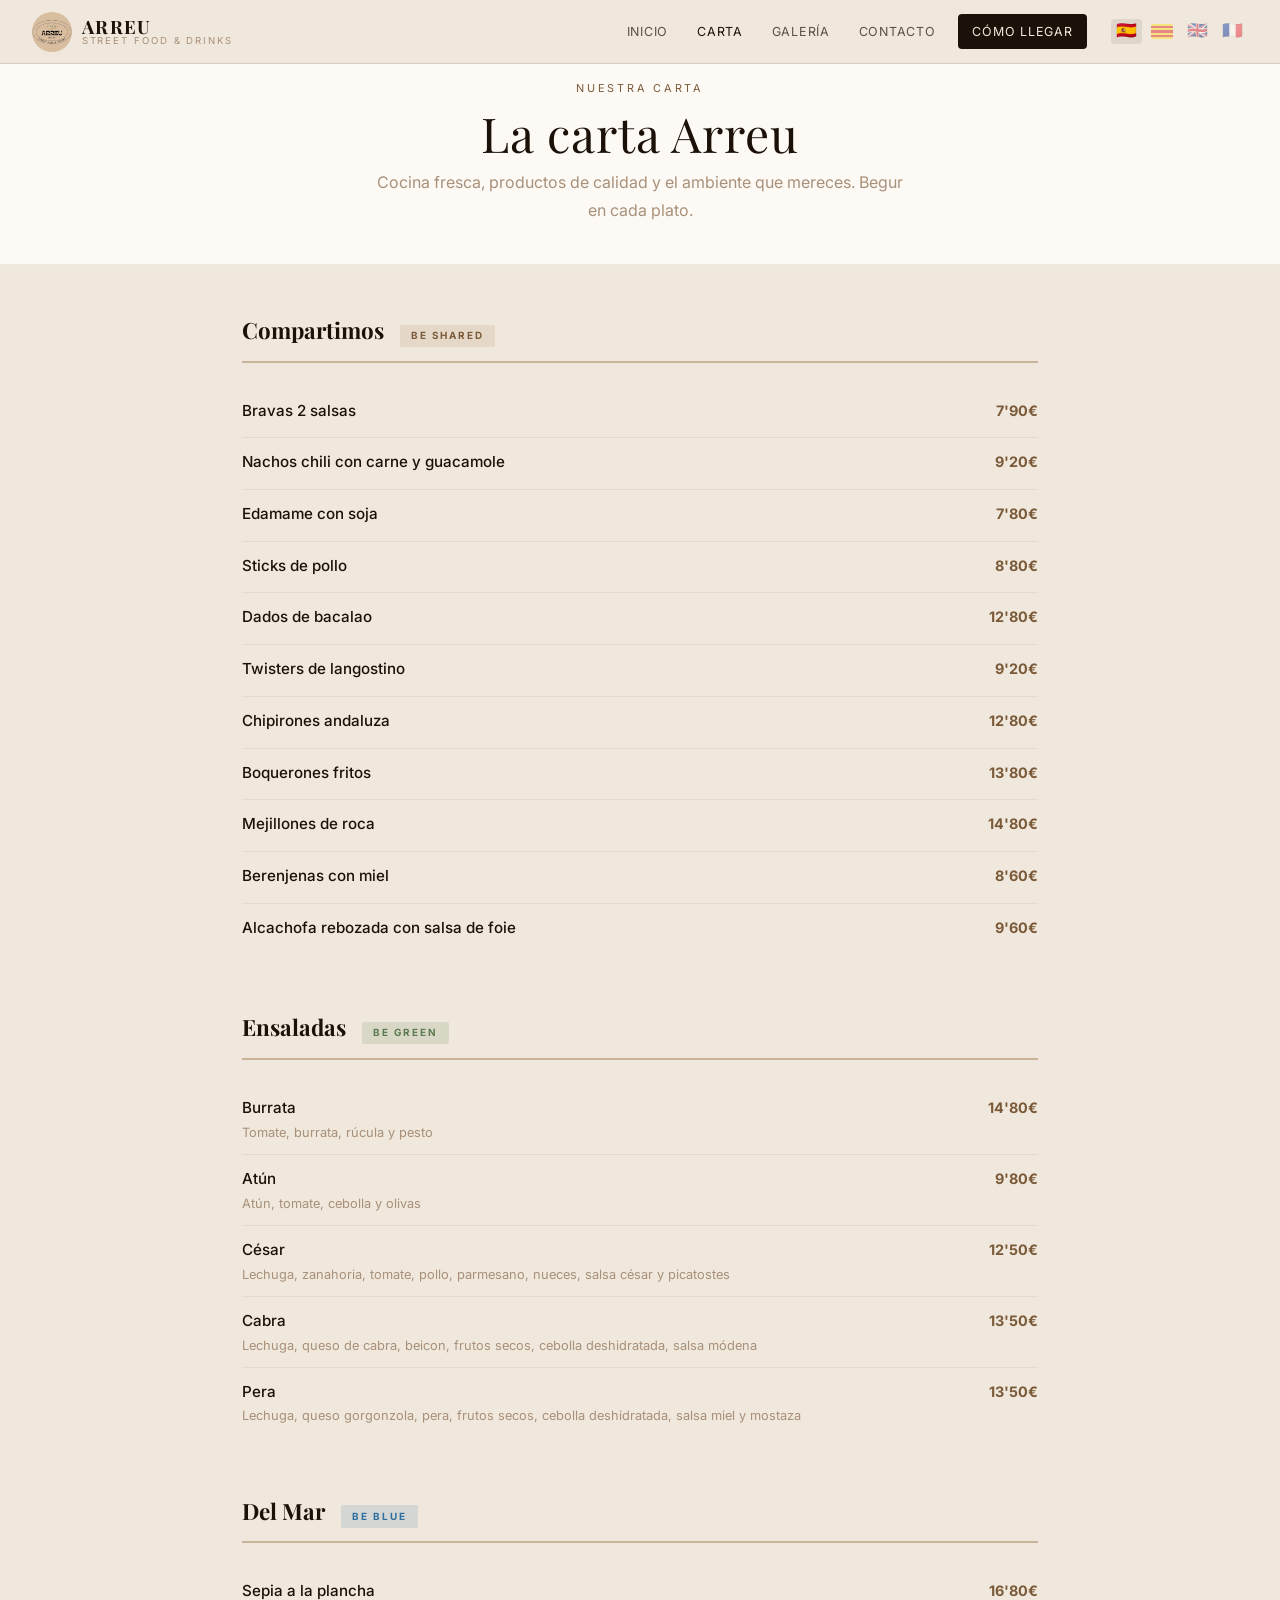
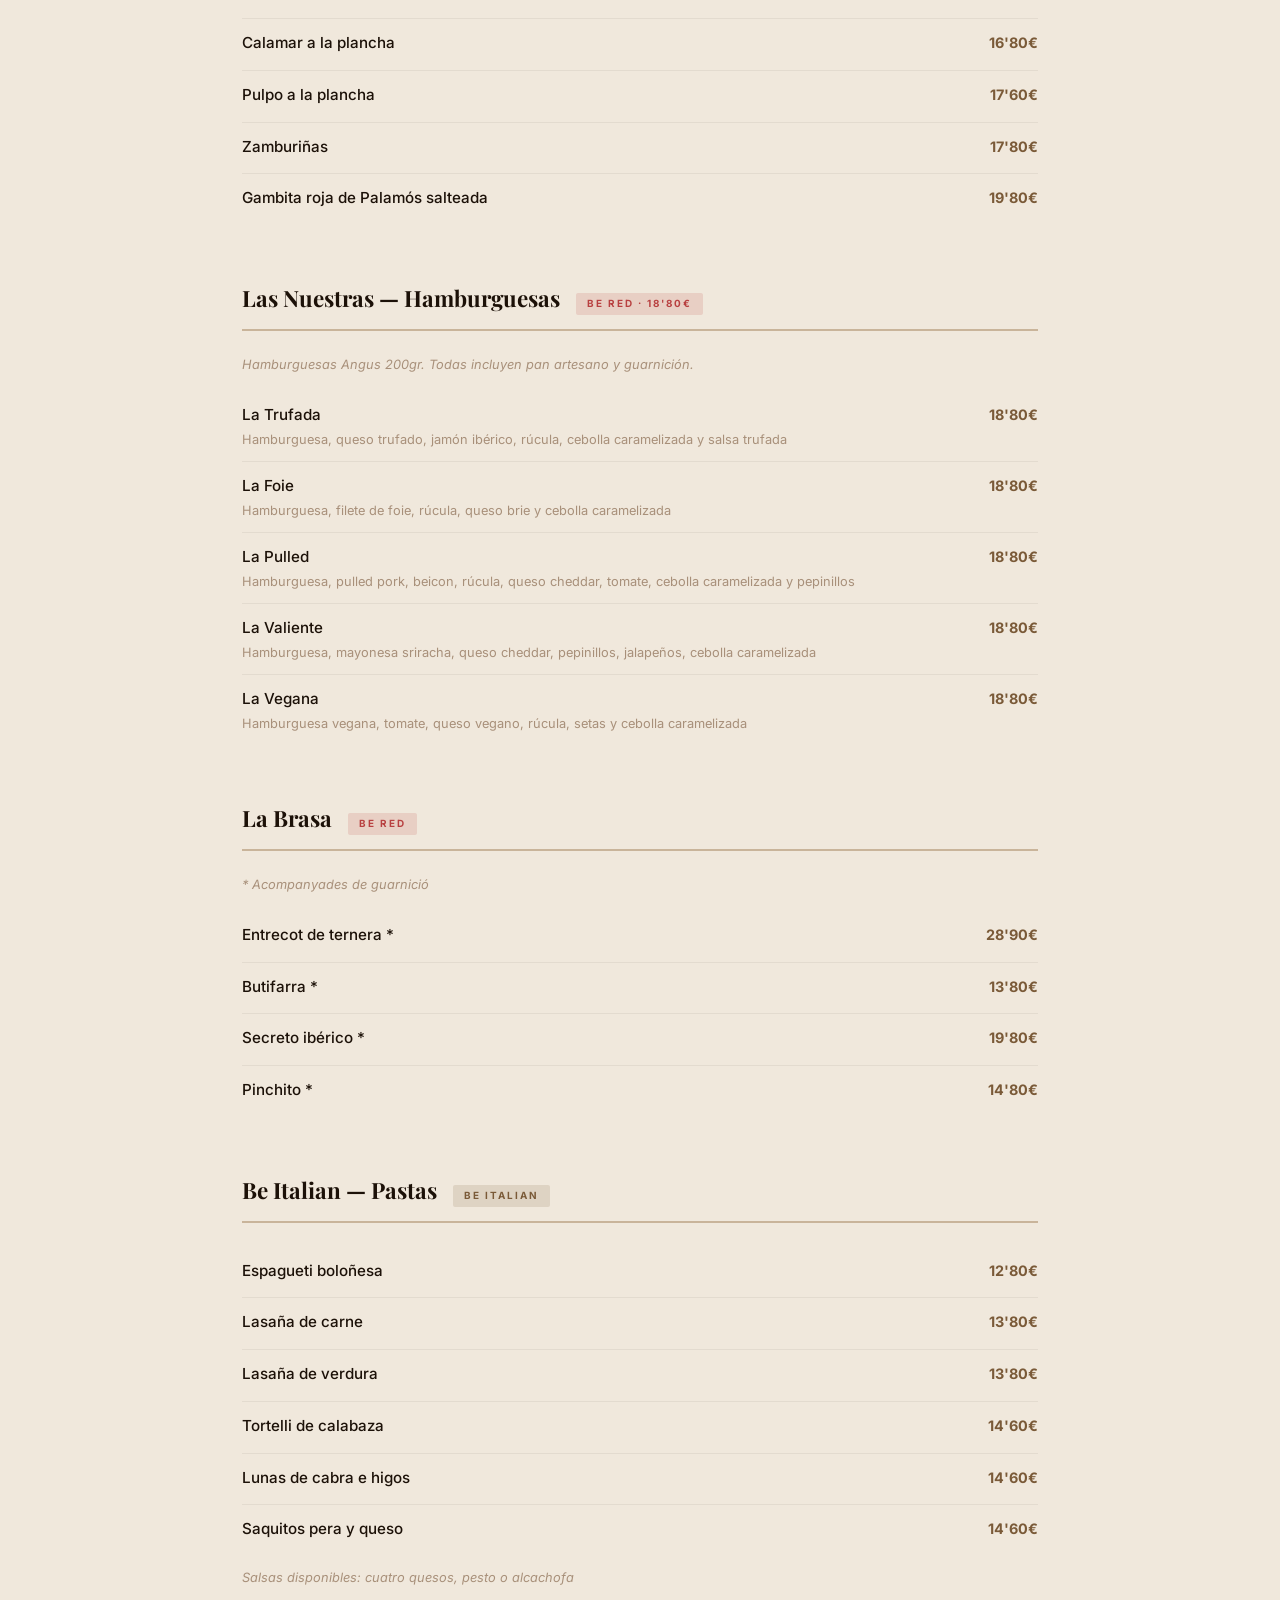
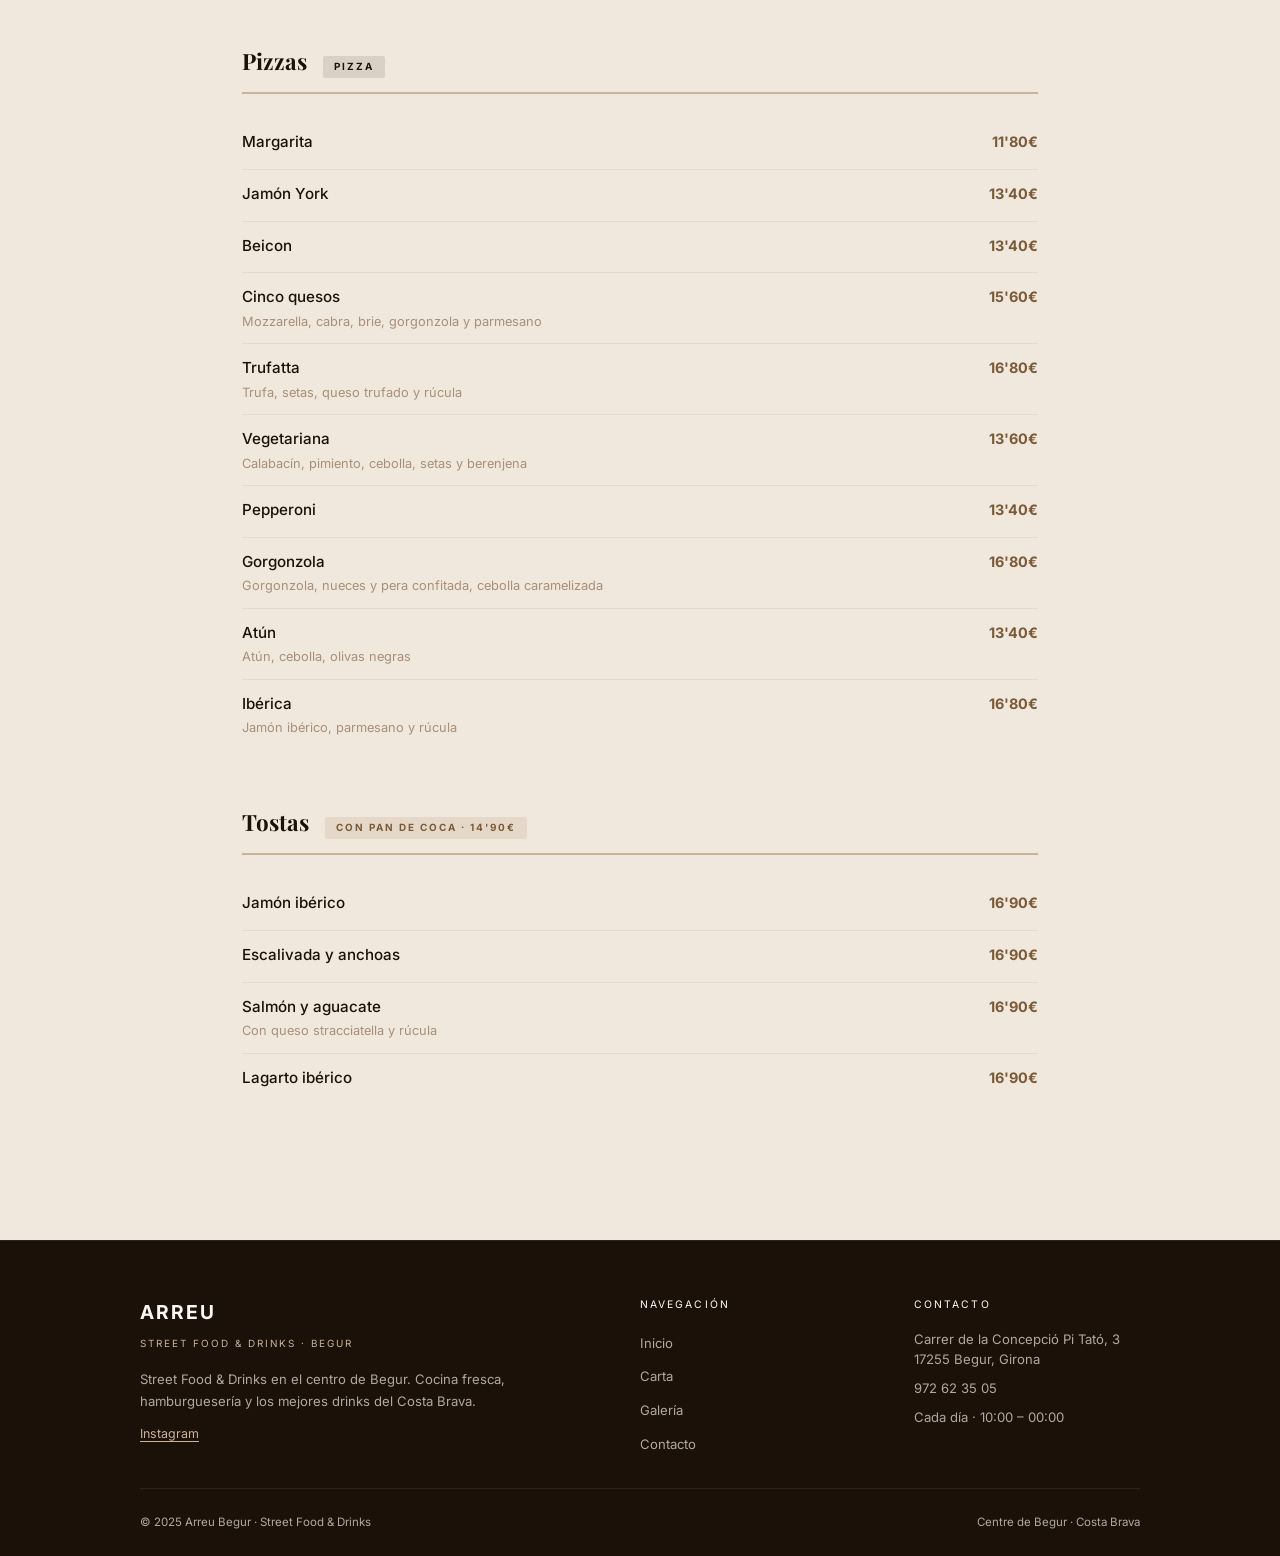
==== commit 11a4aeca: "Actualizar teléfono, dirección y horario" ====
--- a/carta.html
+++ b/carta.html
@@ -471,13 +471,13 @@
         <p class="footer-heading" data-i18n="footer_contact_heading">Contacto</p>
         <div class="footer-info">
           <div class="footer-info-item">
-            <span>Carrer Major<br>17255 Begur, Girona</span>
+            <span>Carrer de la Concepció Pi Tató, 3<br>17255 Begur, Girona</span>
           </div>
           <div class="footer-info-item">
-            <a href="tel:+34972624350">972 62 43 50</a>
+            <a href="tel:+34972623505">972 62 35 05</a>
           </div>
           <div class="footer-info-item">
-            <span data-i18n="footer_hours">Cada día · 10:00 – 00:00</span>
+            <span data-i18n="footer_hours">Cada día · 18:00 – 23:00</span>
           </div>
         </div>
       </div>
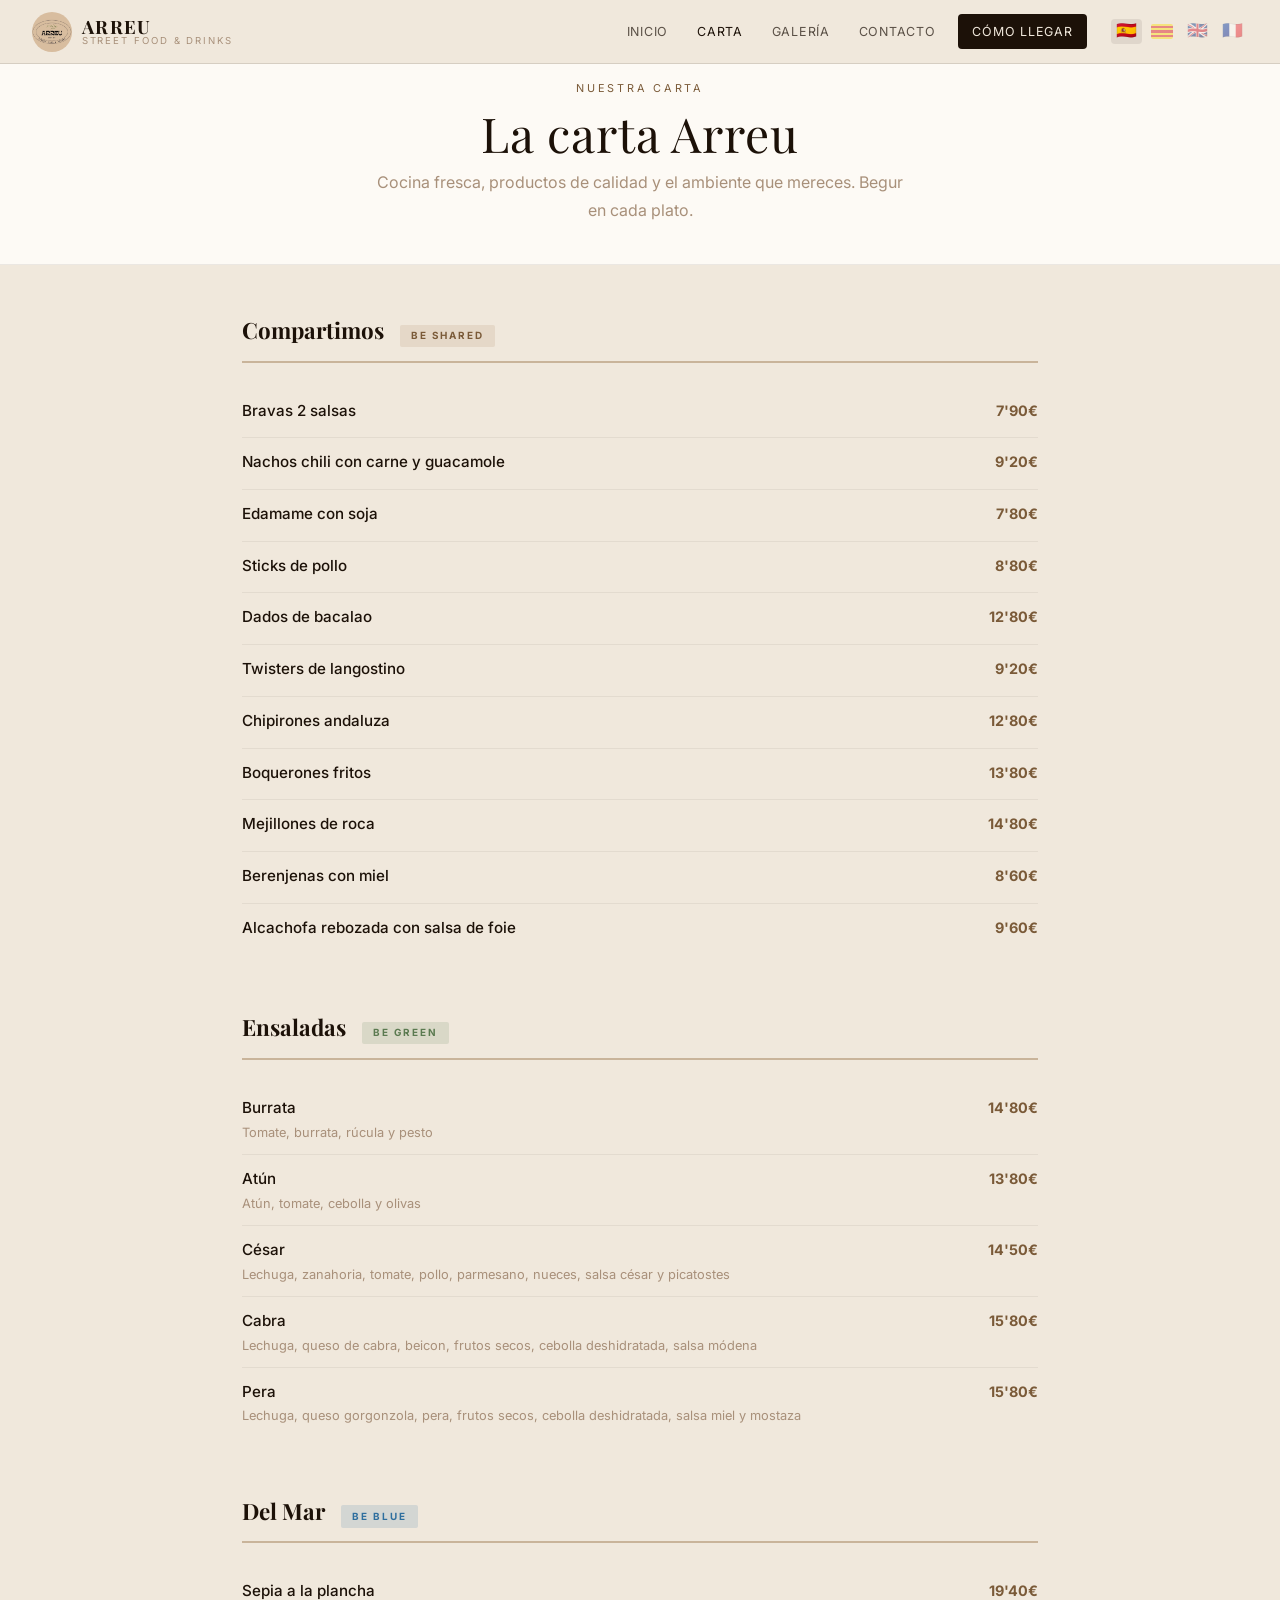
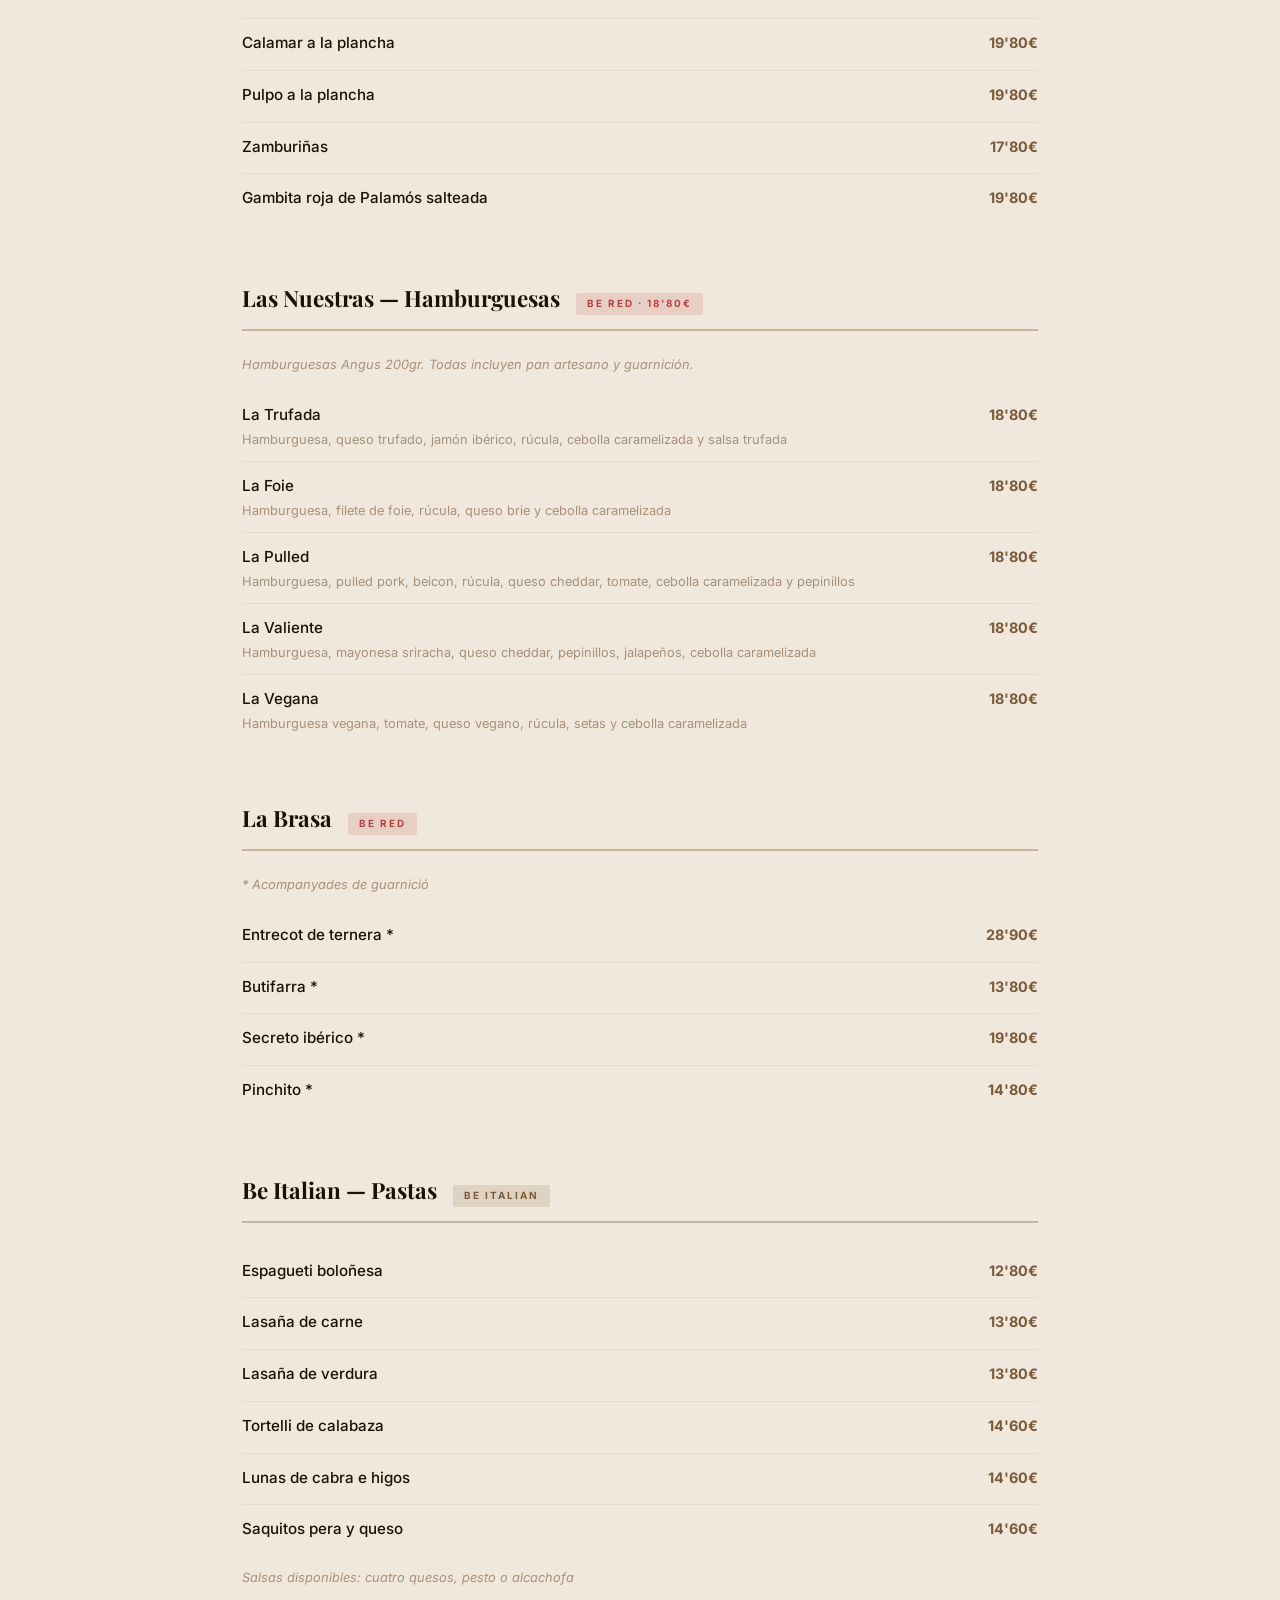
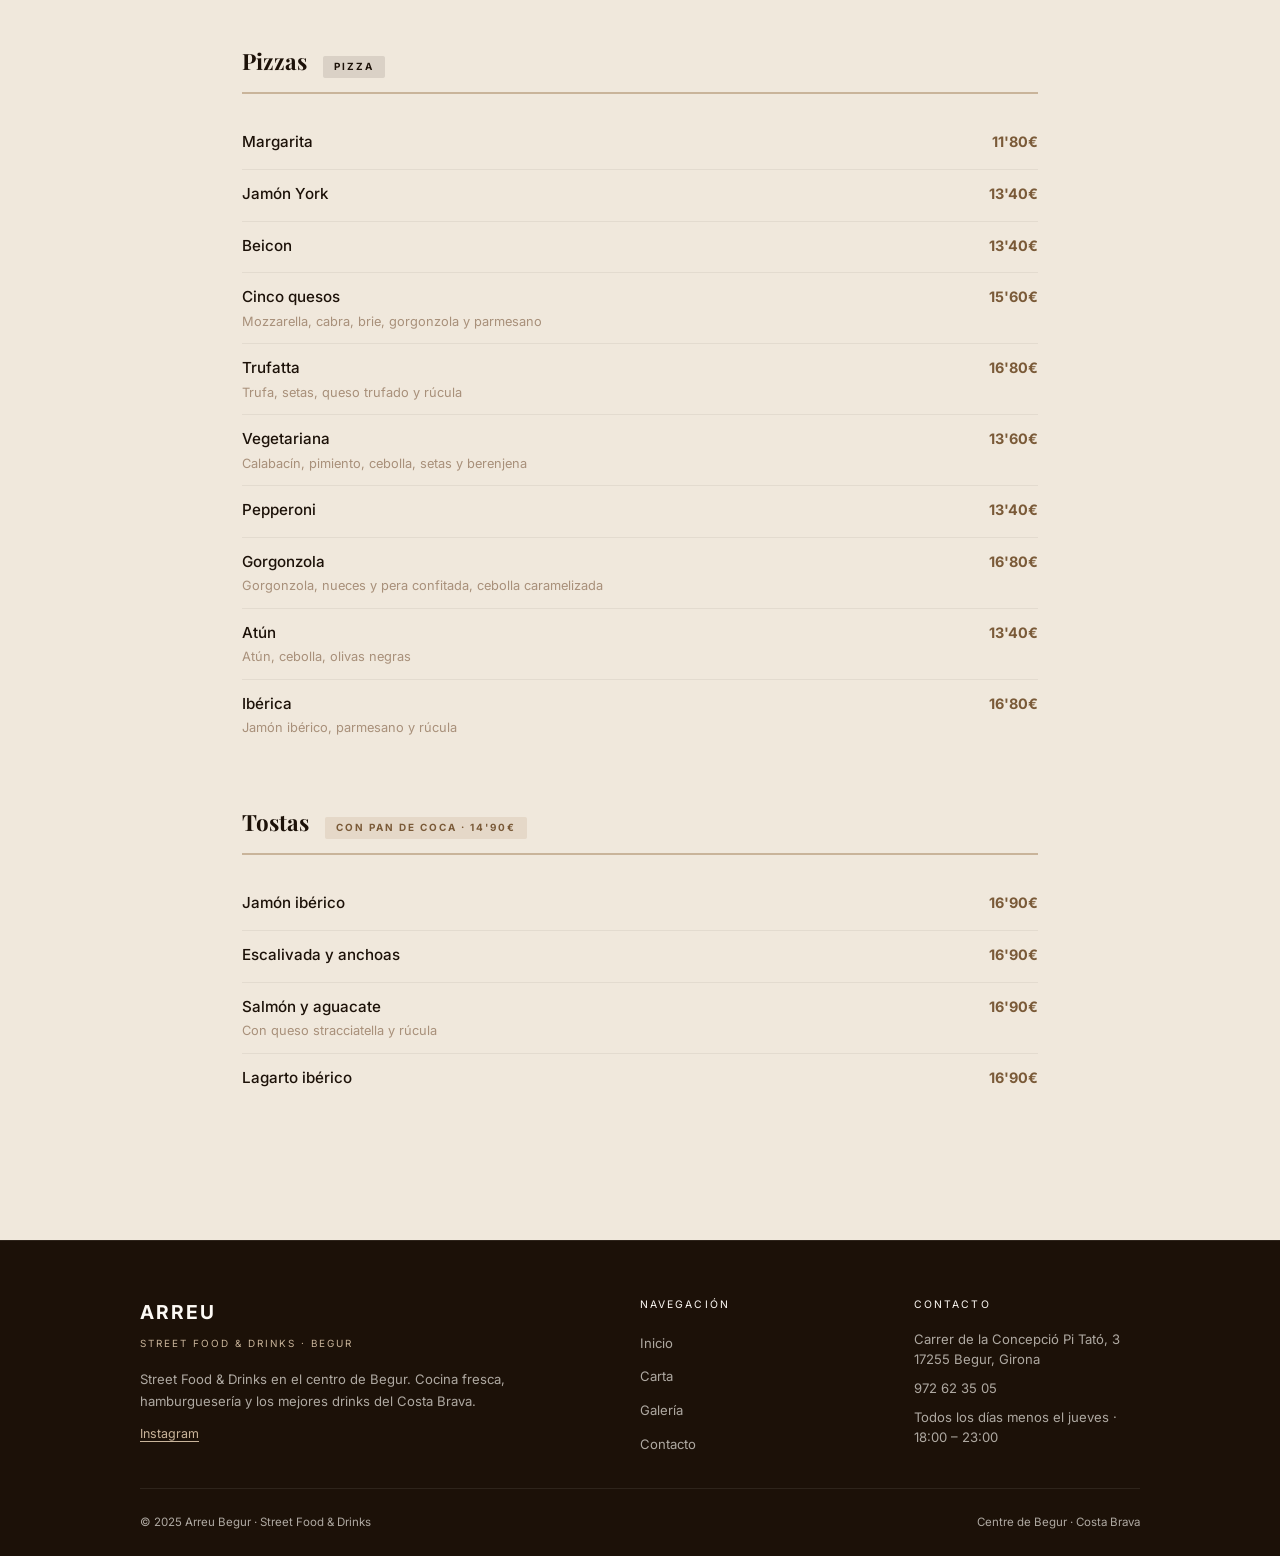
==== commit f05d3b78: "Corregir precios ensaladas y del mar" ====
--- a/carta.html
+++ b/carta.html
@@ -140,28 +140,28 @@
             <p class="carta-item-name" data-i18n="dish_atun_name">Atún</p>
             <p class="carta-item-desc" data-i18n="dish_atun_desc">Atún, tomate, cebolla y olivas</p>
           </div>
-          <span class="carta-item-price">9'80€</span>
+          <span class="carta-item-price">13'80€</span>
         </div>
         <div class="carta-item">
           <div class="carta-item-left">
             <p class="carta-item-name" data-i18n="dish_cesar_name">César</p>
             <p class="carta-item-desc" data-i18n="dish_cesar_desc">Lechuga, zanahoria, tomate, pollo, parmesano, nueces, salsa césar y picatostes</p>
           </div>
-          <span class="carta-item-price">12'50€</span>
+          <span class="carta-item-price">14'50€</span>
         </div>
         <div class="carta-item">
           <div class="carta-item-left">
             <p class="carta-item-name" data-i18n="dish_cabra_name">Cabra</p>
             <p class="carta-item-desc" data-i18n="dish_cabra_desc">Lechuga, queso de cabra, beicon, frutos secos, cebolla deshidratada, salsa módena</p>
           </div>
-          <span class="carta-item-price">13'50€</span>
+          <span class="carta-item-price">15'80€</span>
         </div>
         <div class="carta-item">
           <div class="carta-item-left">
             <p class="carta-item-name" data-i18n="dish_pera_name">Pera</p>
             <p class="carta-item-desc" data-i18n="dish_pera_desc">Lechuga, queso gorgonzola, pera, frutos secos, cebolla deshidratada, salsa miel y mostaza</p>
           </div>
-          <span class="carta-item-price">13'50€</span>
+          <span class="carta-item-price">15'80€</span>
         </div>
       </div>
     </div>
@@ -177,19 +177,19 @@
           <div class="carta-item-left">
             <p class="carta-item-name" data-i18n="dish_sepia">Sepia a la plancha</p>
           </div>
-          <span class="carta-item-price">16'80€</span>
+          <span class="carta-item-price">19'40€</span>
         </div>
         <div class="carta-item">
           <div class="carta-item-left">
             <p class="carta-item-name" data-i18n="dish_calamar">Calamar a la plancha</p>
           </div>
-          <span class="carta-item-price">16'80€</span>
+          <span class="carta-item-price">19'80€</span>
         </div>
         <div class="carta-item">
           <div class="carta-item-left">
             <p class="carta-item-name" data-i18n="dish_pulpo">Pulpo a la plancha</p>
           </div>
-          <span class="carta-item-price">17'60€</span>
+          <span class="carta-item-price">19'80€</span>
         </div>
         <div class="carta-item">
           <div class="carta-item-left">
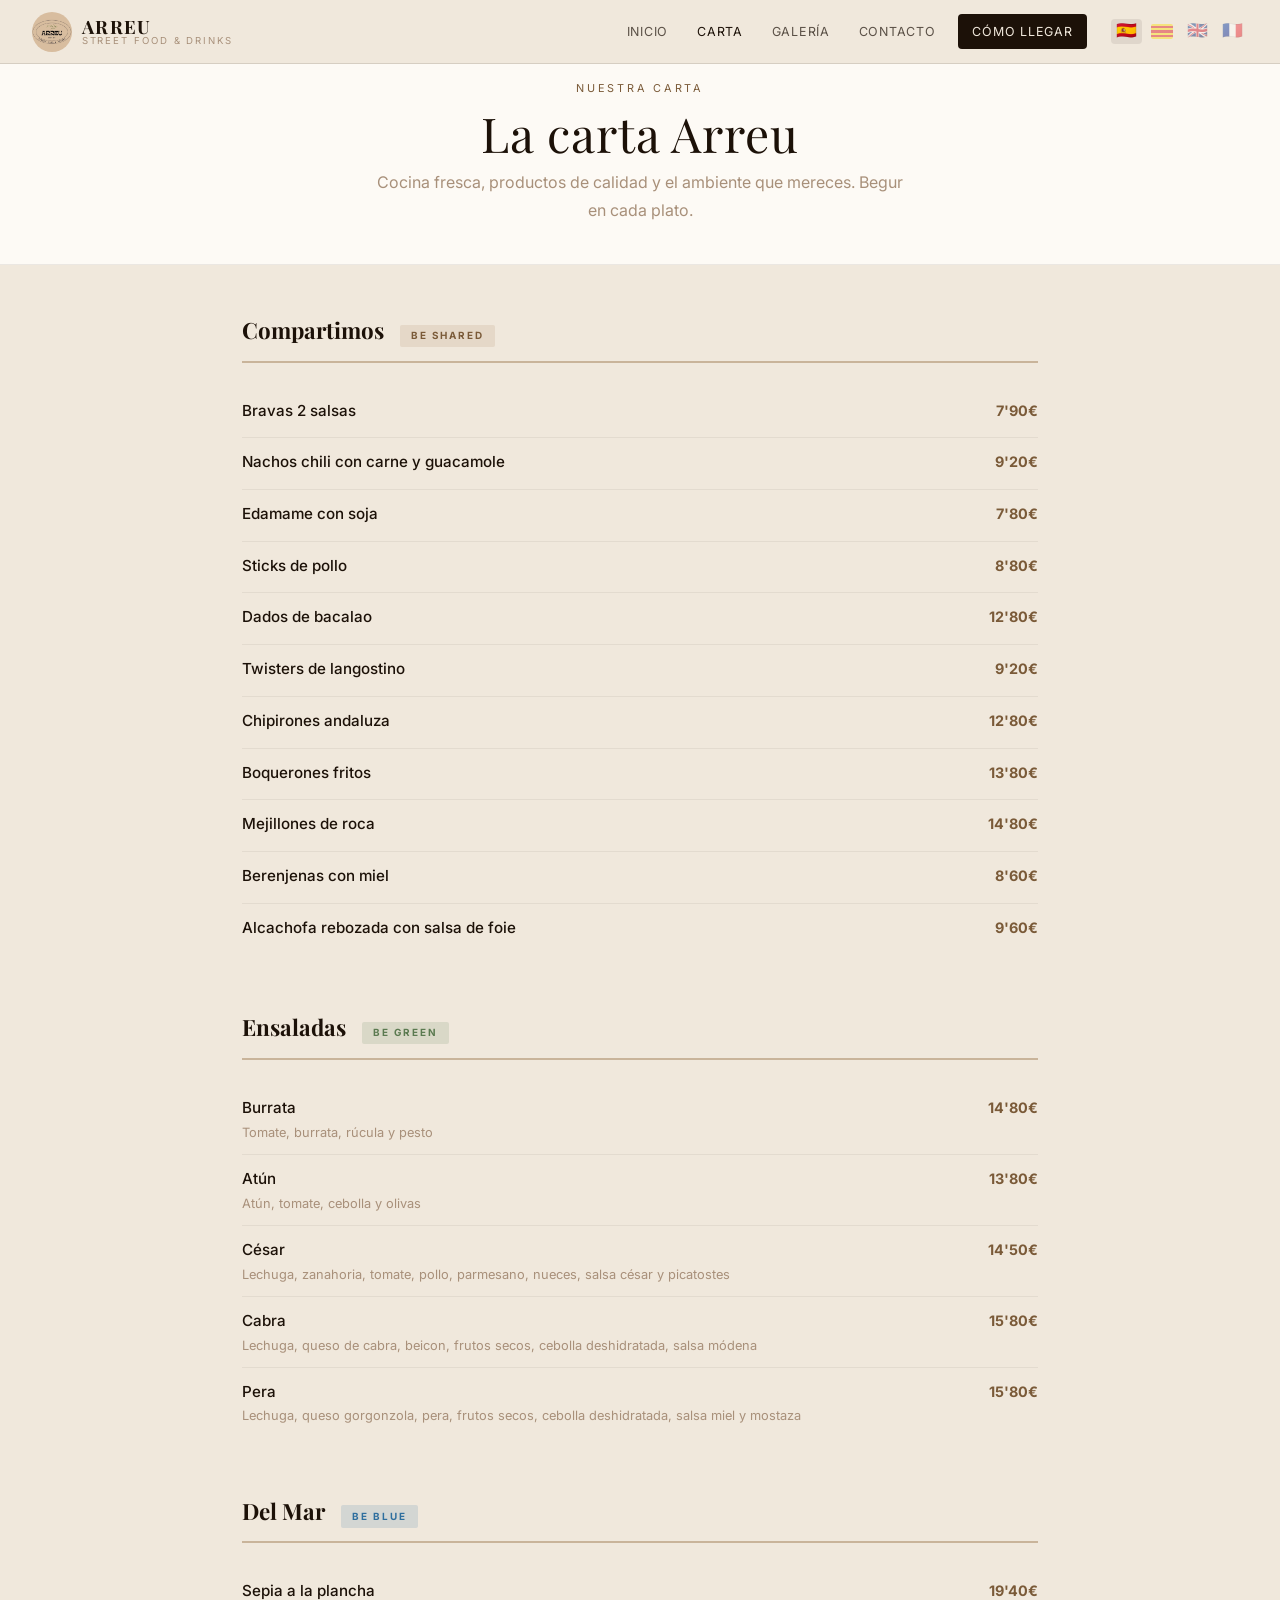
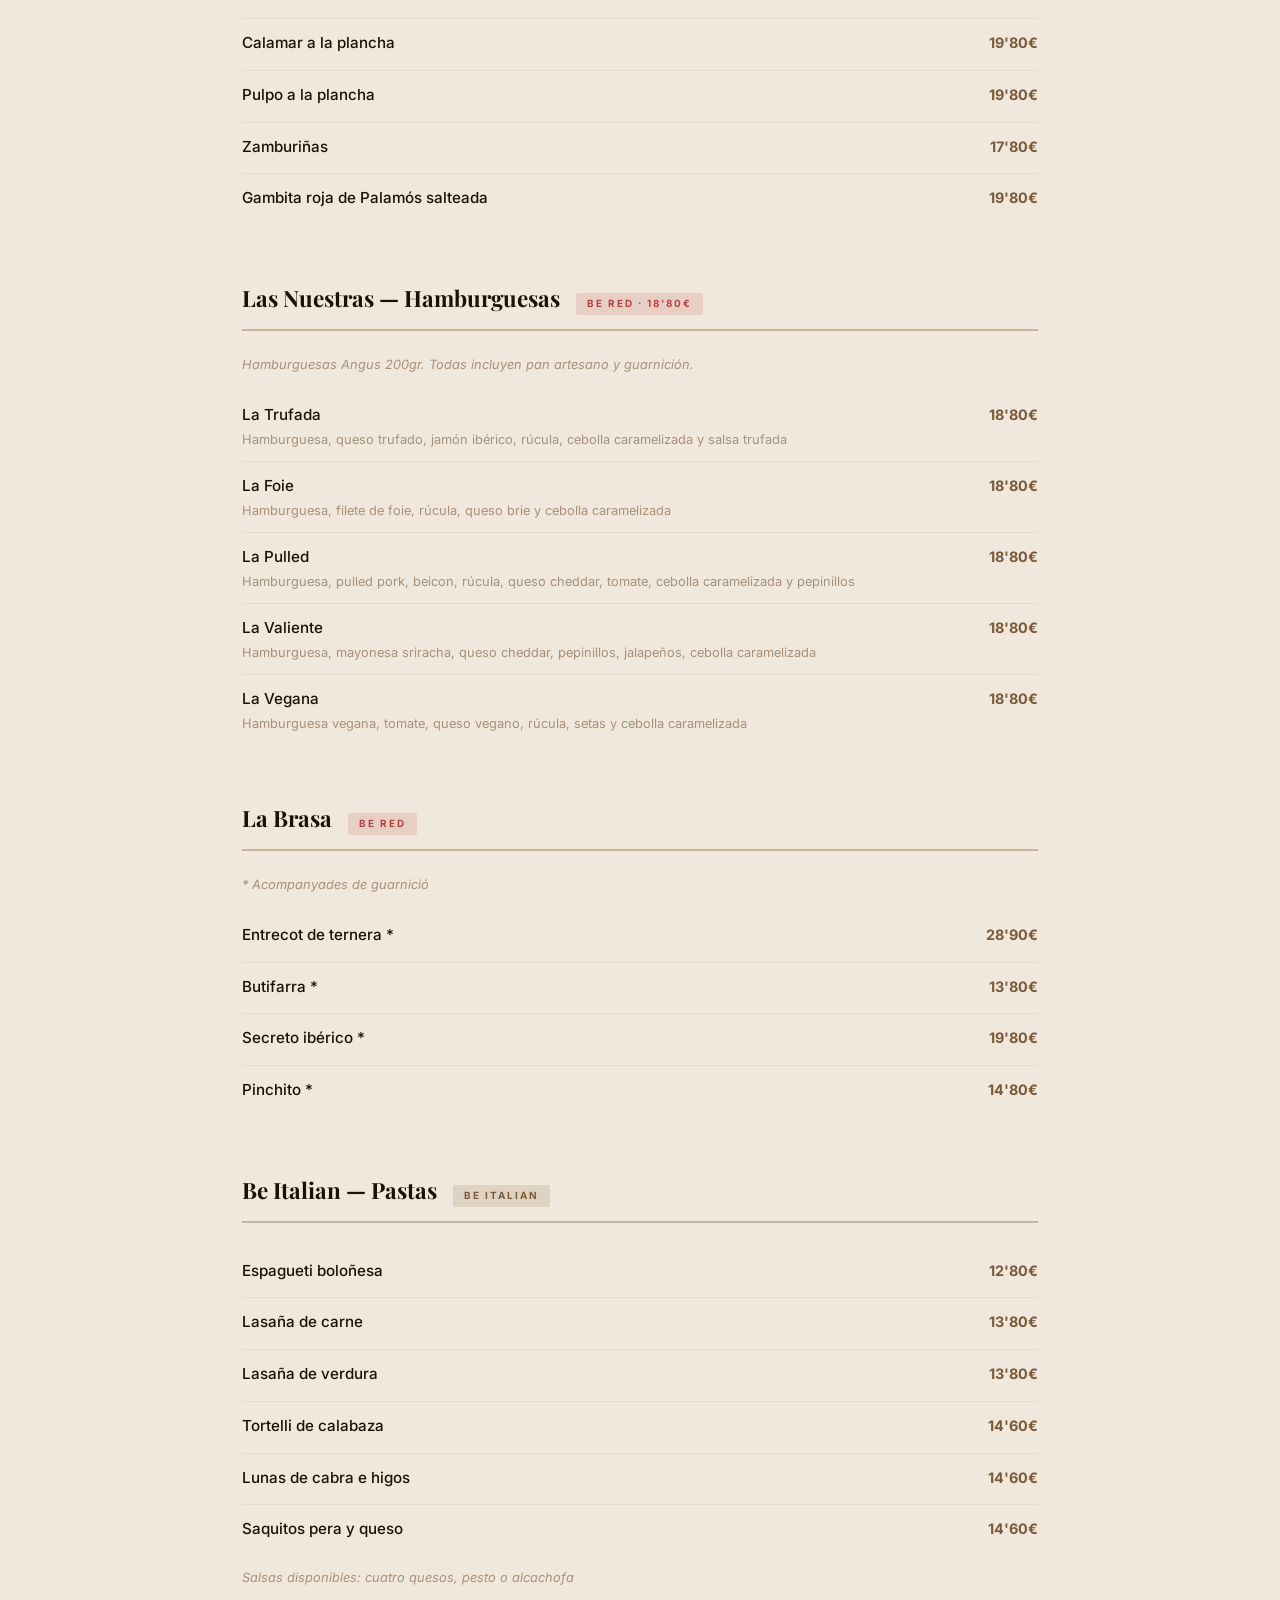
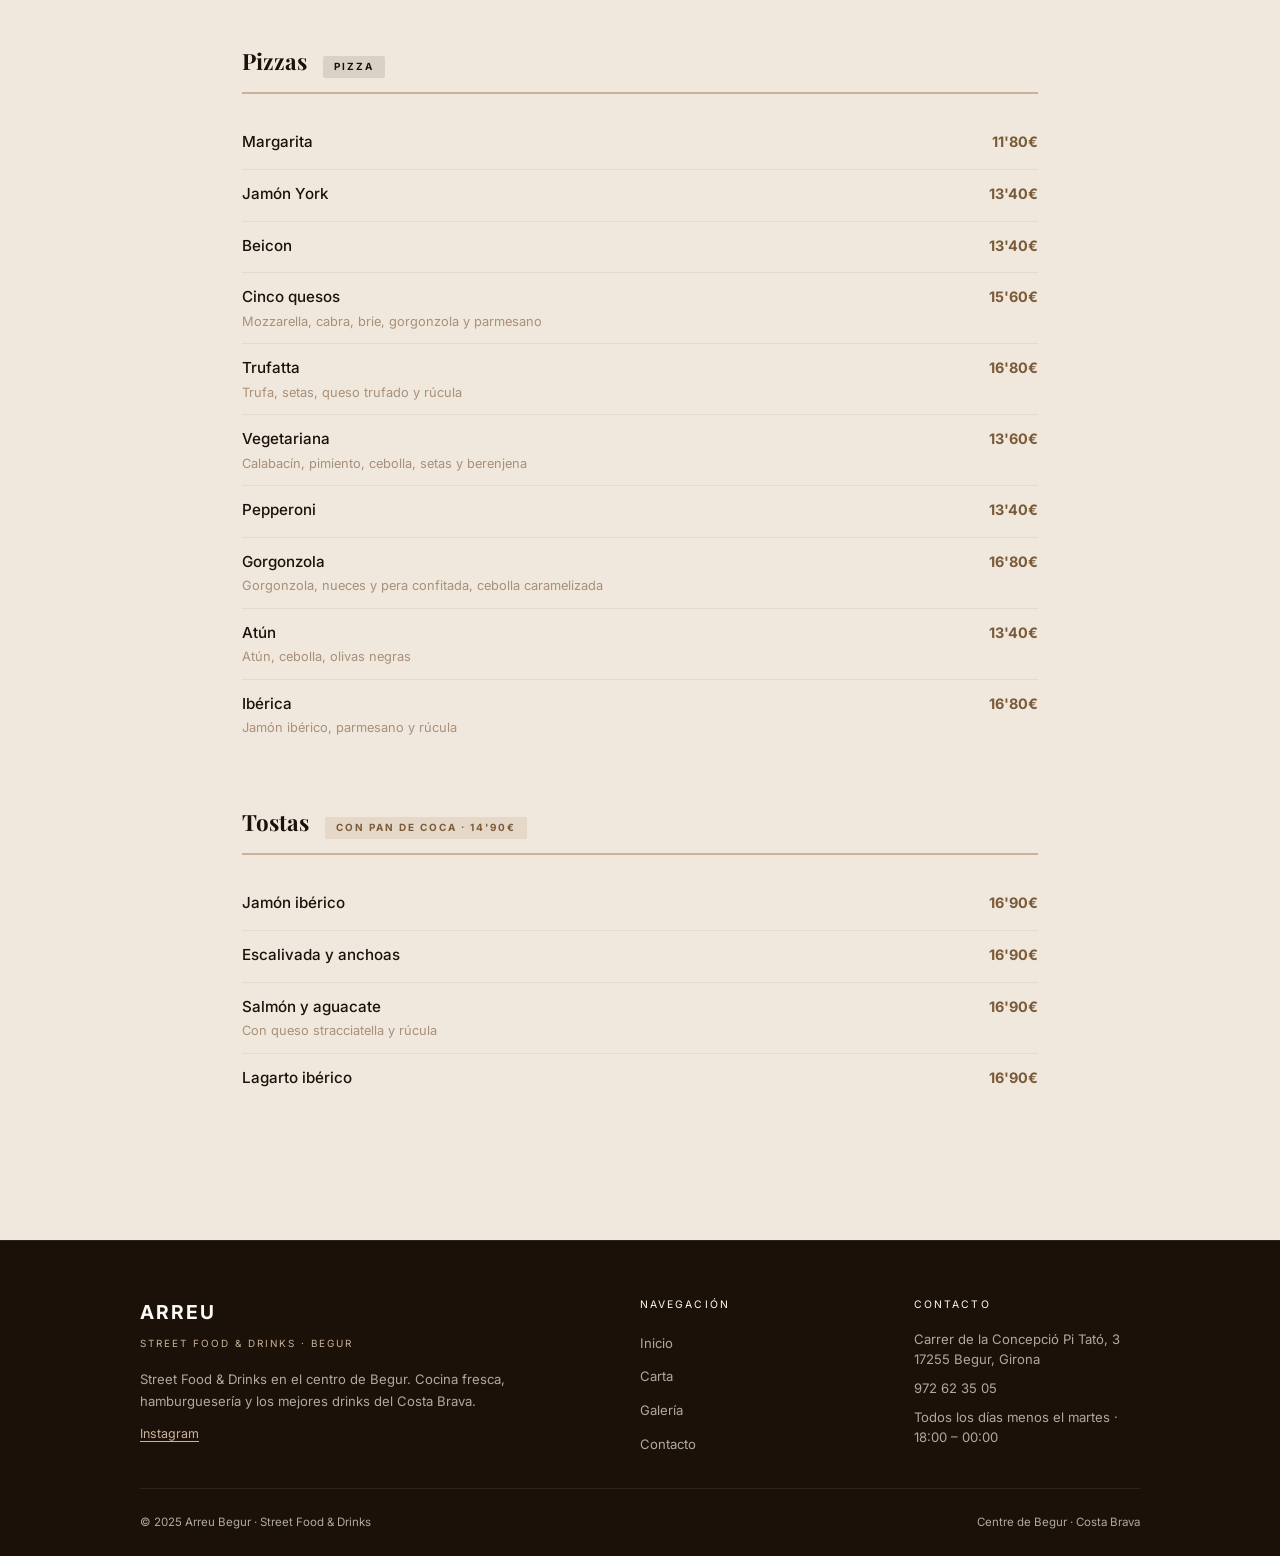
==== commit 9659557b: "Corregir horario: cerrado martes en fallback HTML" ====
--- a/carta.html
+++ b/carta.html
@@ -477,7 +477,7 @@
             <a href="tel:+34972623505">972 62 35 05</a>
           </div>
           <div class="footer-info-item">
-            <span data-i18n="footer_hours">Cada día · 18:00 – 23:00</span>
+            <span data-i18n="footer_hours">Todos los días menos el martes · 18:00 – 00:00</span>
           </div>
         </div>
       </div>
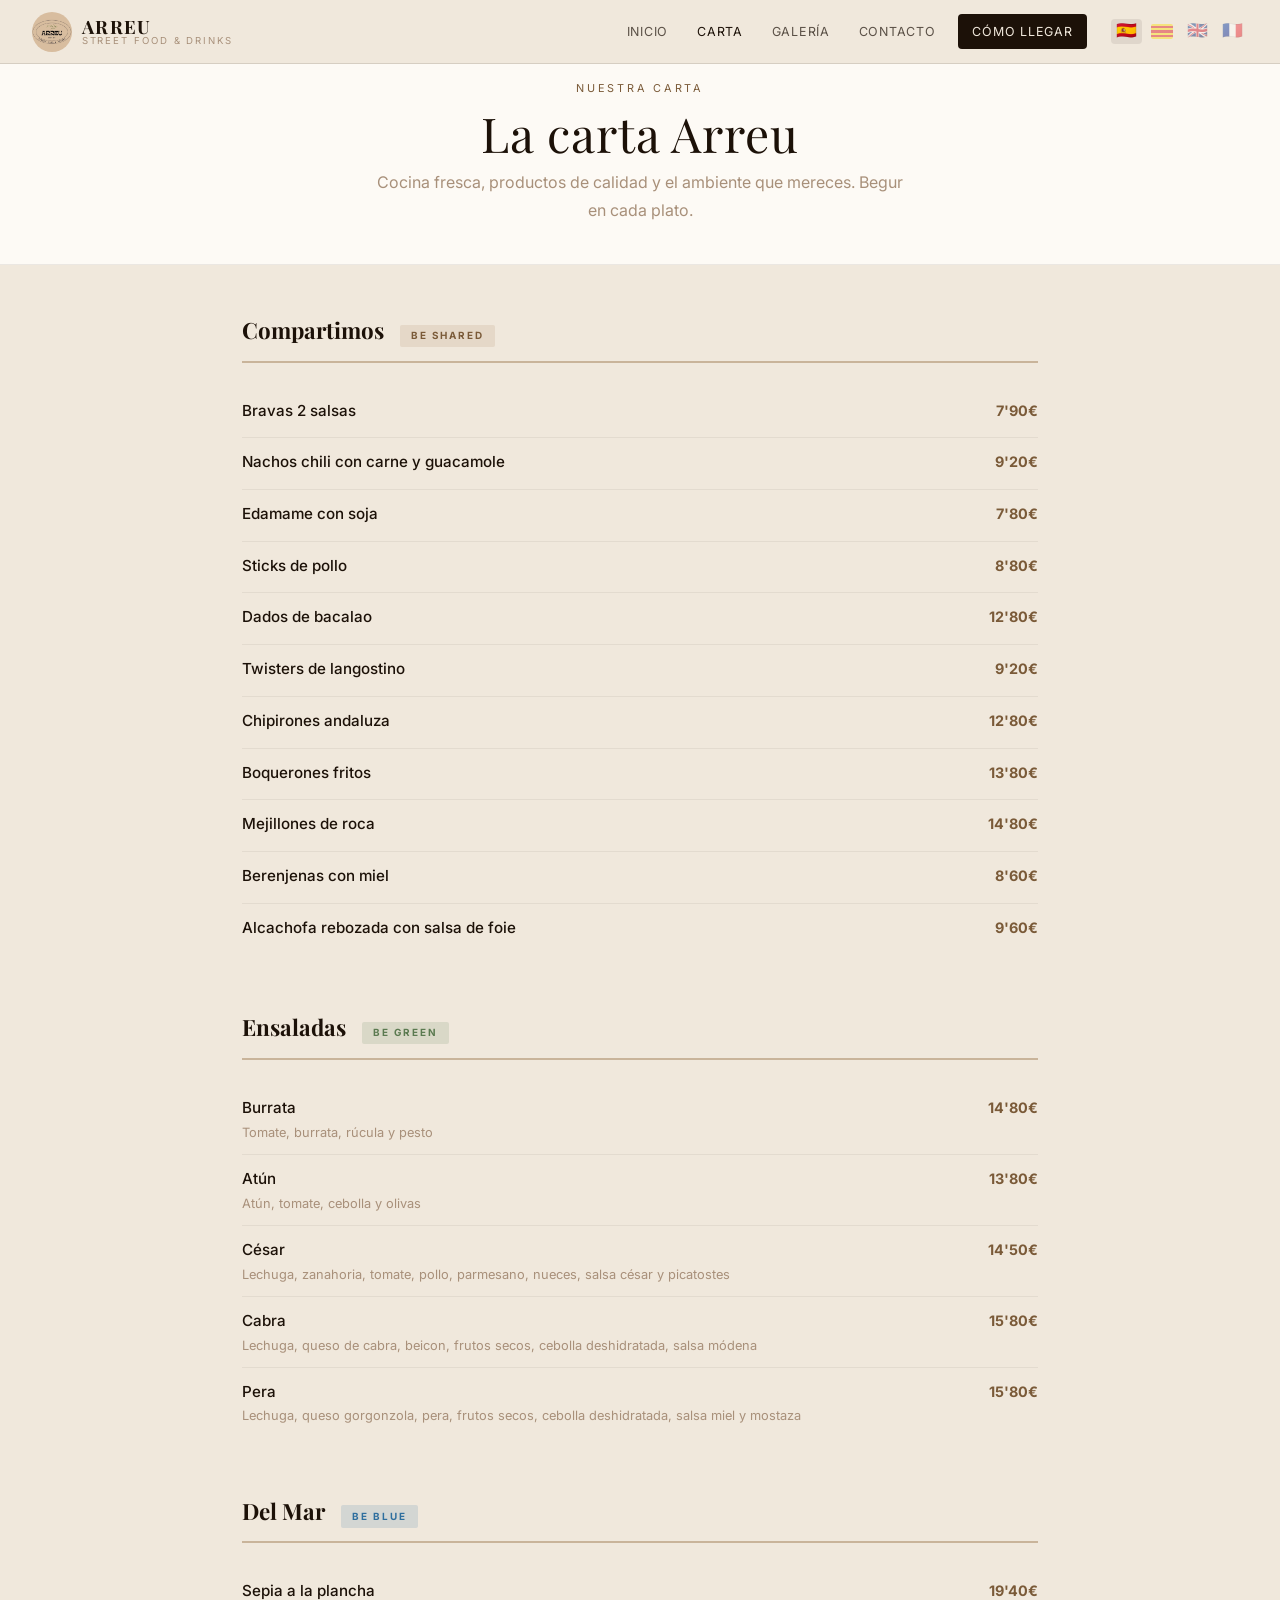
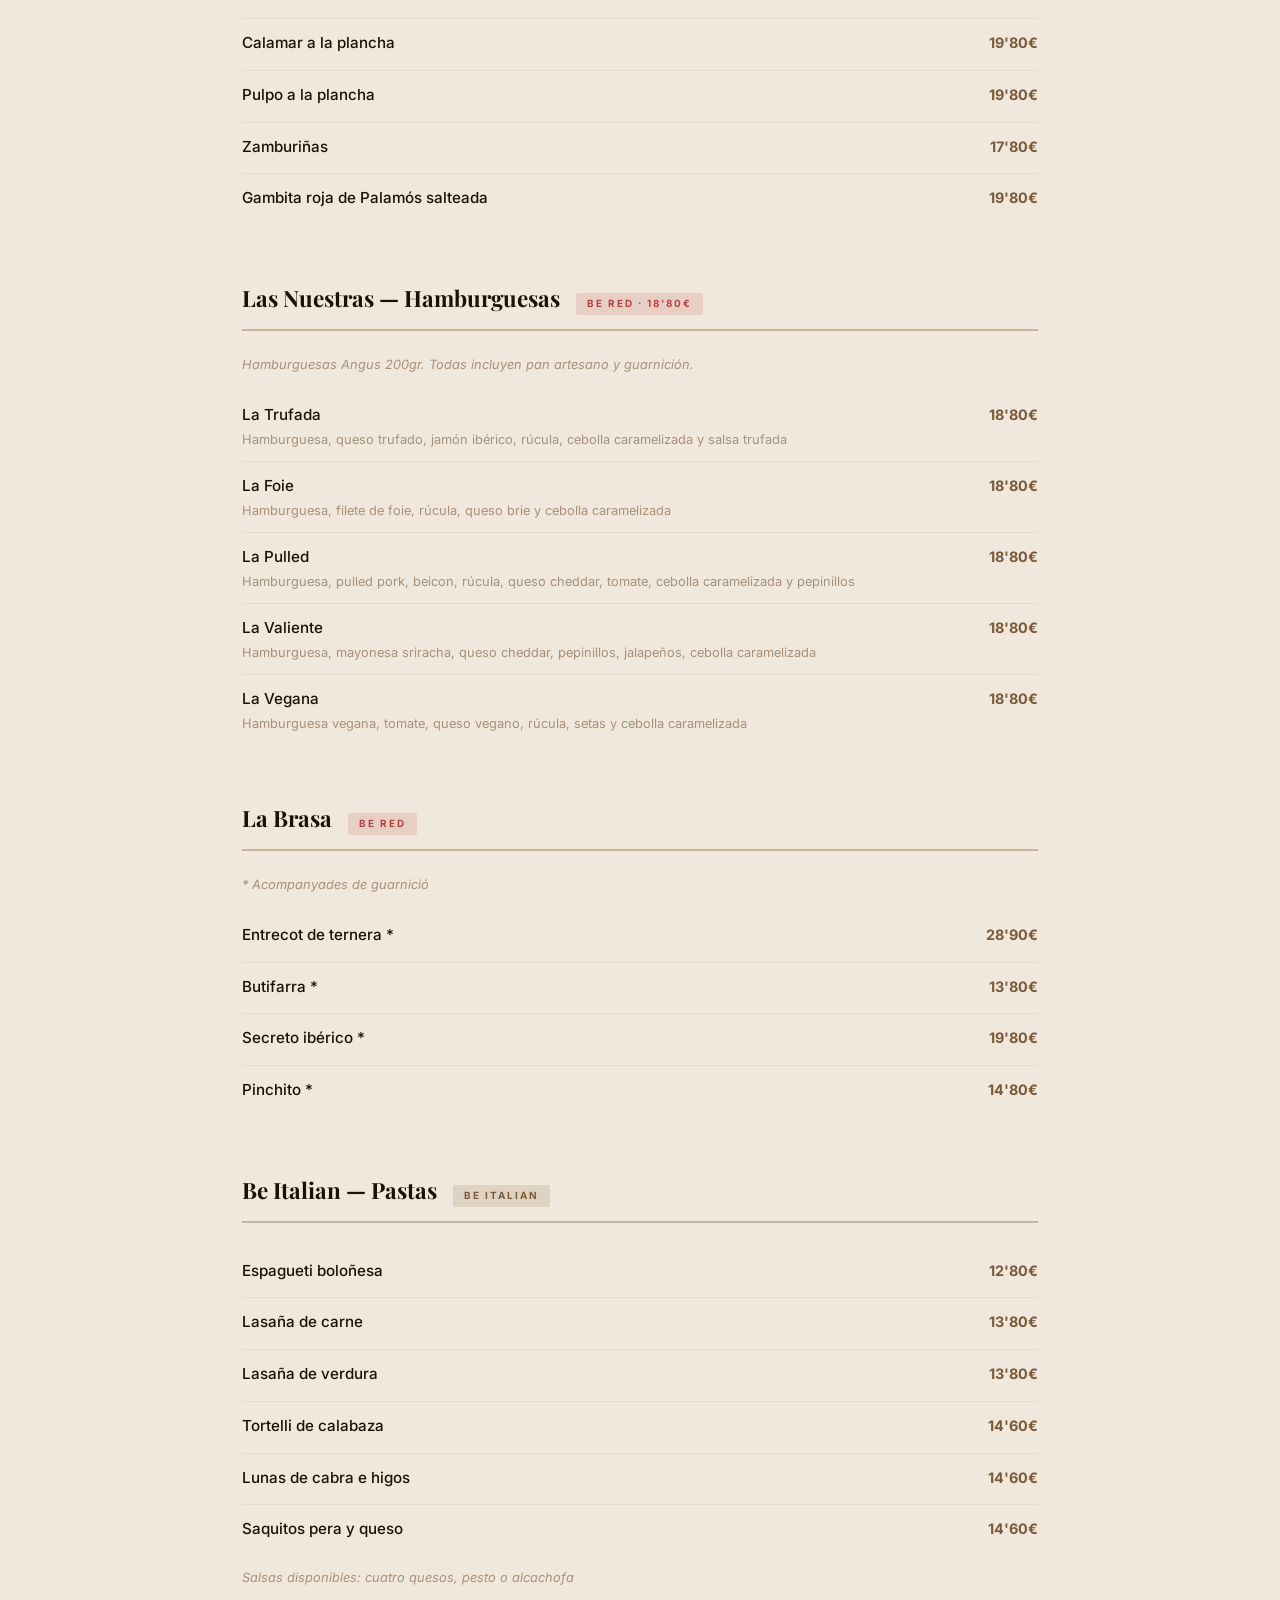
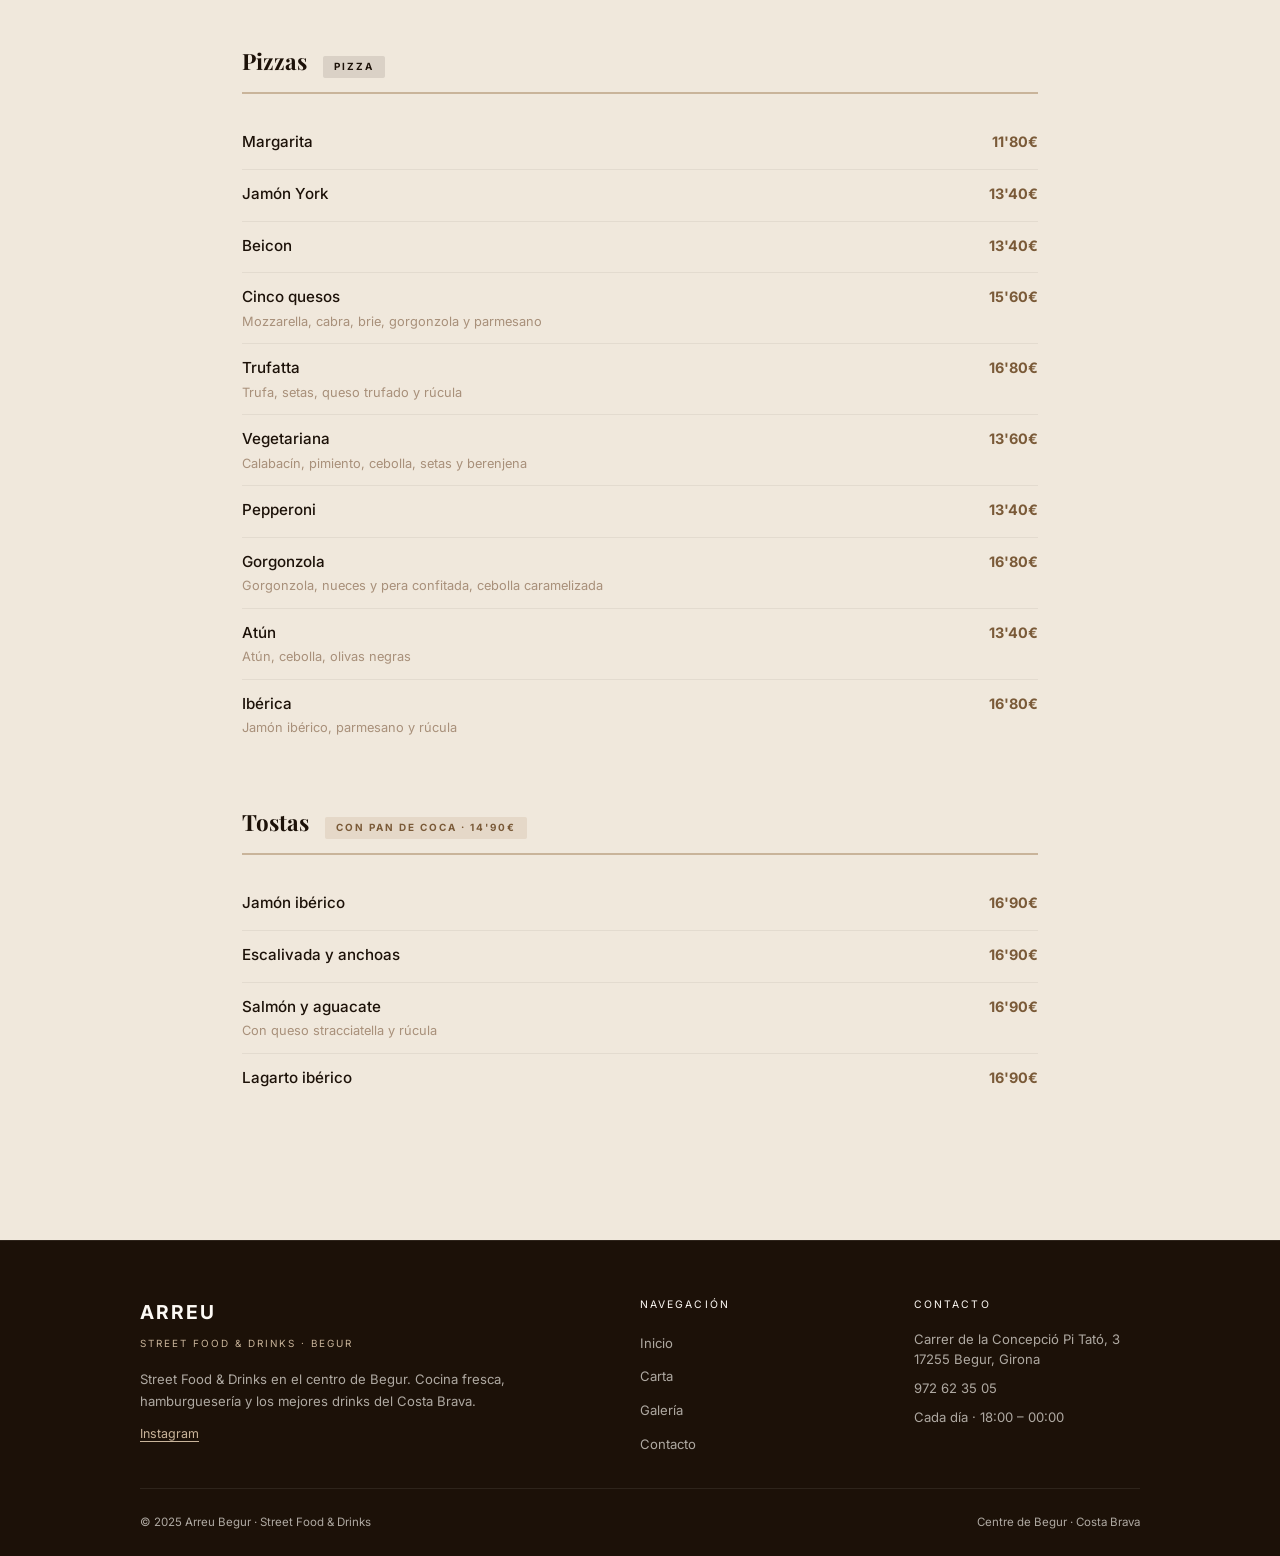
==== commit e80bb973: "Horario: cada día 18:00-00:00" ====
--- a/carta.html
+++ b/carta.html
@@ -477,7 +477,7 @@
             <a href="tel:+34972623505">972 62 35 05</a>
           </div>
           <div class="footer-info-item">
-            <span data-i18n="footer_hours">Todos los días menos el martes · 18:00 – 00:00</span>
+            <span data-i18n="footer_hours">Cada día · 18:00 – 00:00</span>
           </div>
         </div>
       </div>
